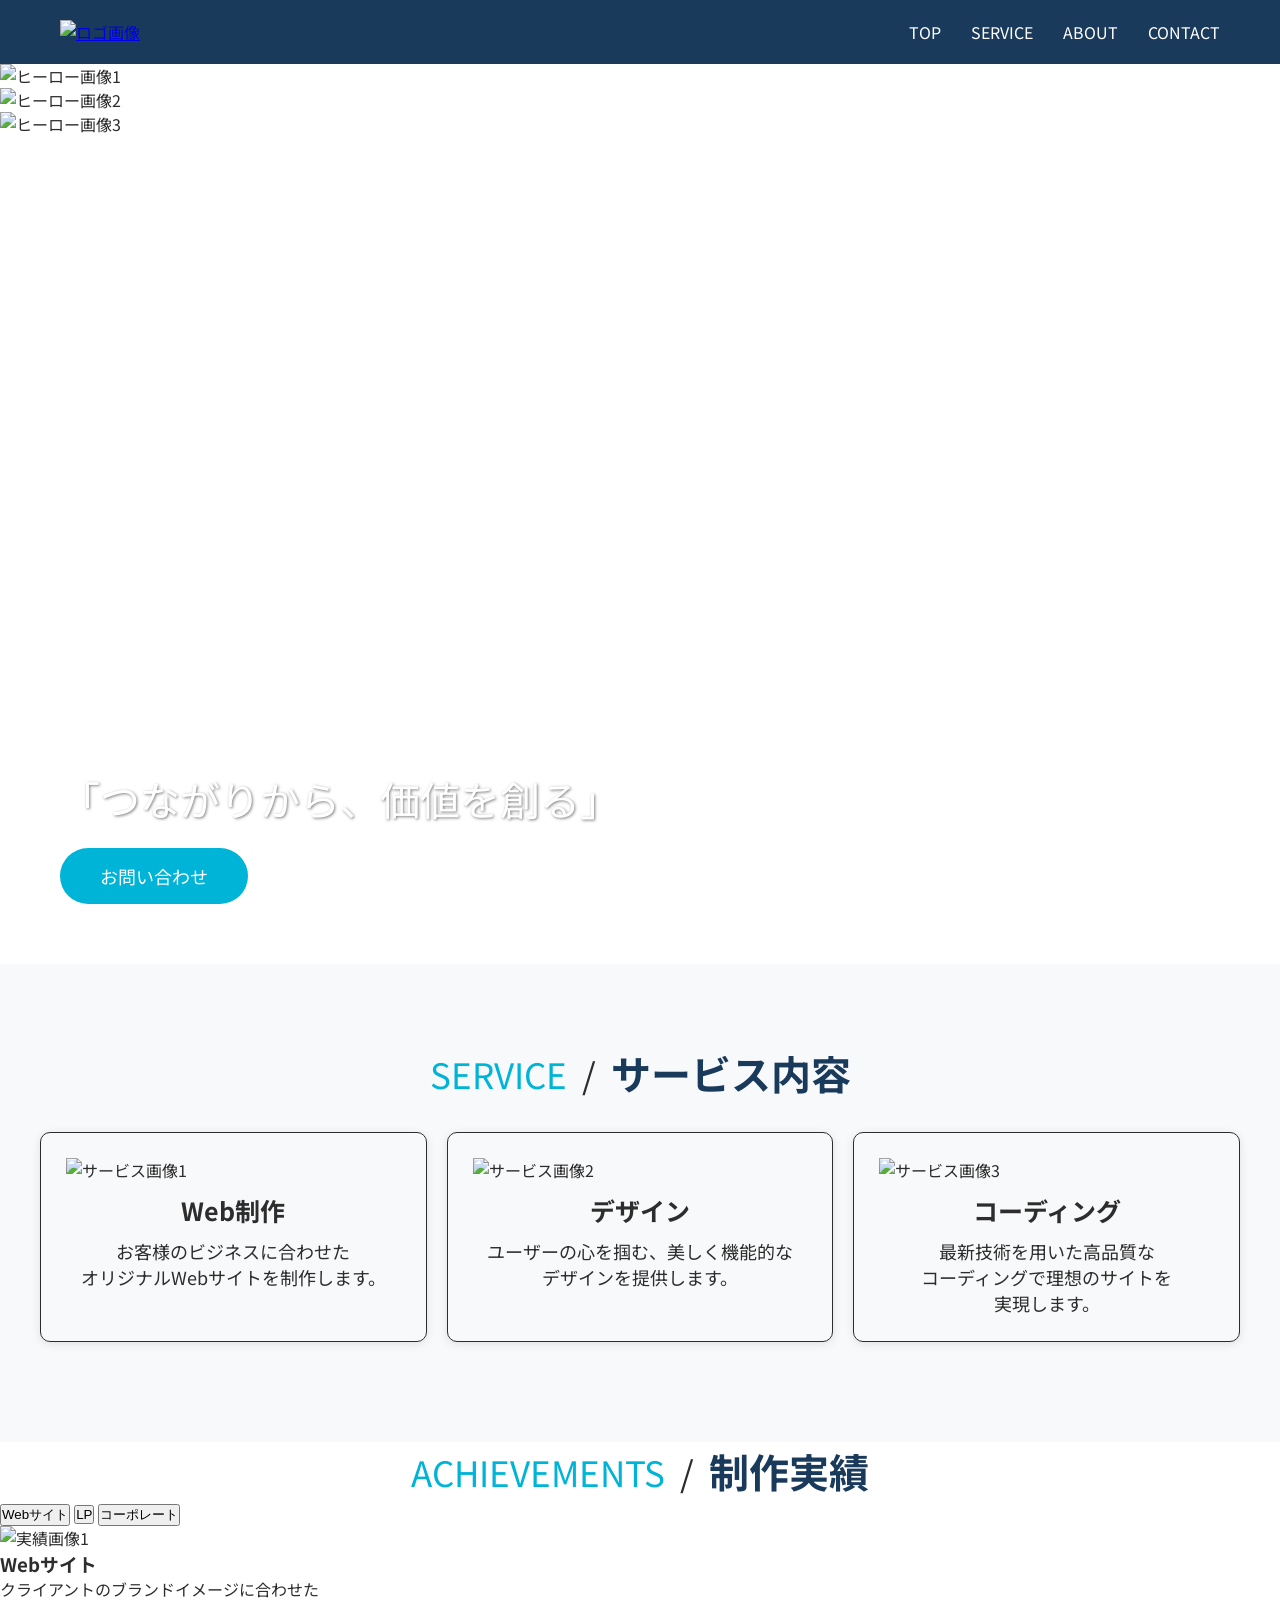
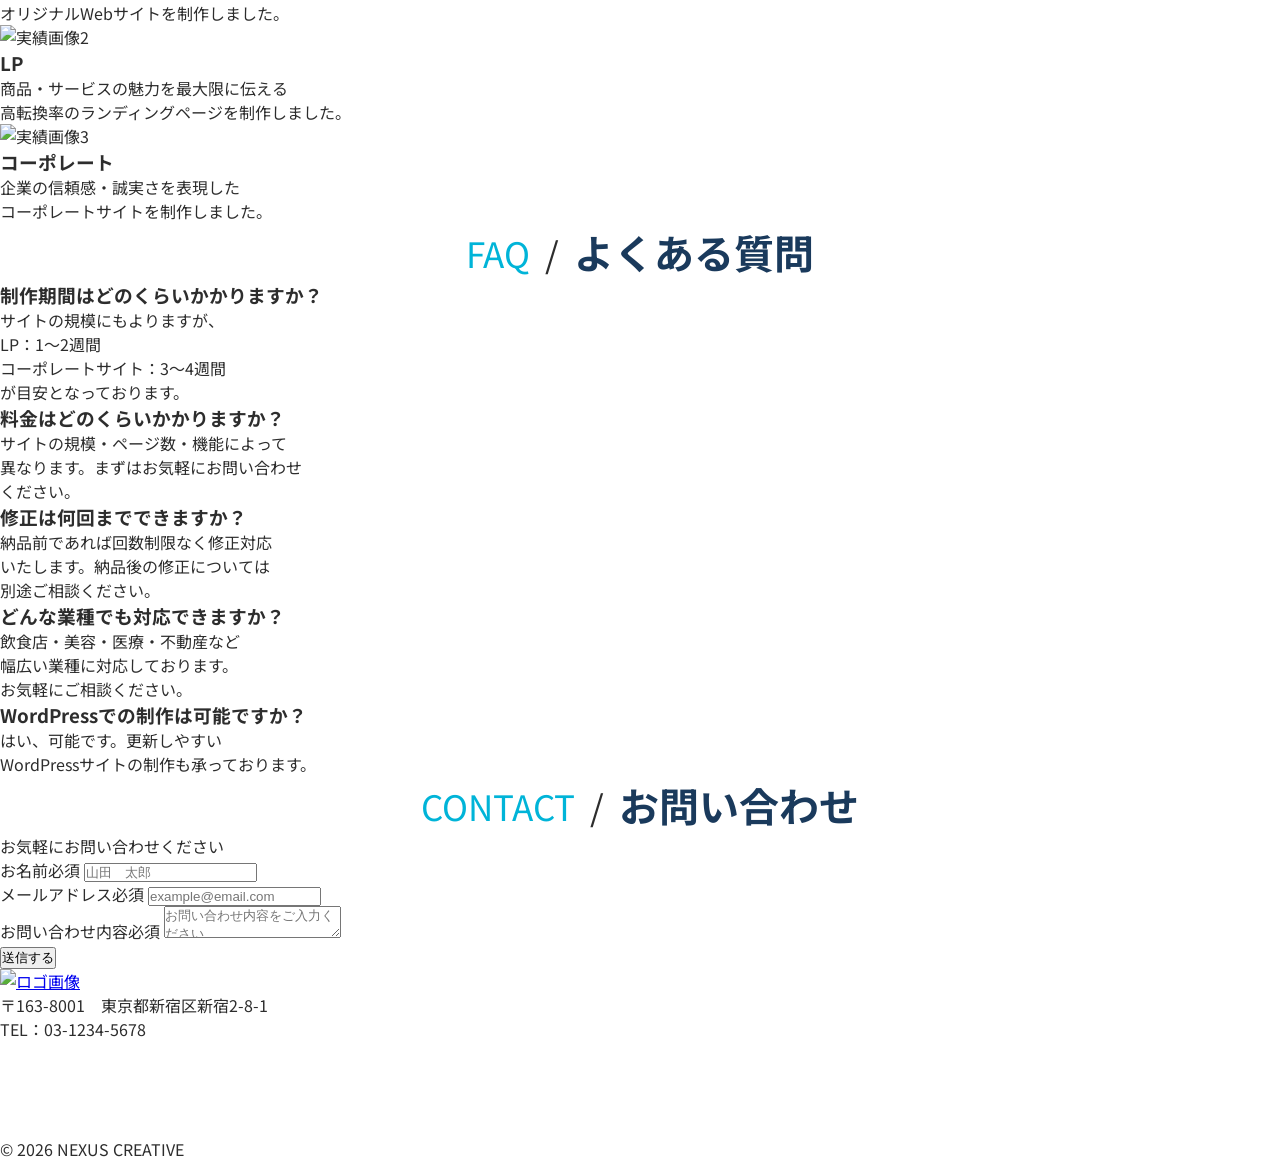
==== index.html @ 79c1e1d7 "サービスのCSS追加" ====
<!DOCTYPE html>
<html lang="ja">
  <head>
    <meta charset="utf-8" />
    <meta name="viewport" content="width=device-width, initial-scale=1.0" />
    <title>NEXUS CREATIVE</title>
    <link rel="preconnect" href="https://fonts.googleapis.com" />
    <link rel="preconnect" href="https://fonts.gstatic.com" crossorigin />
    <link
      href="https://fonts.googleapis.com/css2?family=Noto+Sans+JP:wght@100..900&family=Noto+Serif+JP:wght@200..900&display=swap"
      rel="stylesheet"
    />
    <link
      rel="stylesheet"
      href="https://cdn.jsdelivr.net/npm/swiper@11/swiper-bundle.min.css"
    />
    <link rel="stylesheet" href="css/style.css" />
  </head>

  <body>
    <header>
      <div class="header__logo">
        <a href="#"><img src="images/logo.png" alt="ロゴ画像" /></a>
      </div>
      <div class="header__nav">
        <ul class="nav__links">
          <li><a href="index.html">TOP</a></li>
          <li><a href="service.html">SERVICE</a></li>
          <li><a href="about.html">ABOUT</a></li>
          <li><a href="contact.html">CONTACT</a></li>
        </ul>
      </div>
      <button class="hamburger">
        <span></span>
        <span></span>
        <span></span>
      </button>
    </header>
    <main>
      <section class="hero" id="top">
        <div class="swiper hero__swiper">
          <div class="swiper__wrapper">
            <div class="swiper__slide">
              <img src="images/hero1.jpg" alt="ヒーロー画像1" />
            </div>
            <div class="swiper__slide">
              <img src="images/hero2.jpg" alt="ヒーロー画像2" />
            </div>
            <div class="swiper__slide">
              <img src="images/hero3.jpg" alt="ヒーロー画像3" />
            </div>
          </div>
          <div class="swiper__pagination"></div>
          <div class="swiper__button-prev"></div>
          <div class="swiper__button-next"></div>
        </div>
        <div class="hero__content">
          <p class="hero__catchphrase">「つながりから、価値を創る」</p>
          <a href="/contact.html" class="hero__btn">お問い合わせ</a>
        </div>
      </section>
      <section class="service">
        <div class="section__header">
          <p class="section__en">SERVICE</p>
          <p class="section__slash">/</p>
          <h2 class="section__ja">サービス内容</h2>
        </div>
        <div class="service__list">
          <div class="service__item">
            <img src="images/service1.jpg" alt="サービス画像1" />
            <h3 class="service__title">Web制作</h3>
            <p class="service__text">
              お客様のビジネスに合わせた<br />オリジナルWebサイトを制作します。
            </p>
          </div>
          <div class="service__item">
            <img src="images/service2.jpg" alt="サービス画像2" />
            <h3 class="service__title">デザイン</h3>
            <p class="service__text">
              ユーザーの心を掴む、美しく機能的な<br />デザインを提供します。
            </p>
          </div>
          <div class="service__item">
            <img src="images/service3.jpg" alt="サービス画像3" />
            <h3 class="service__title">コーディング</h3>
            <p class="service__text">
              最新技術を用いた高品質な<br />コーディングで理想のサイトを<br />実現します。
            </p>
          </div>
        </div>
      </section>
      <section class="achievements">
        <div class="section__header">
          <p class="section__en">ACHIEVEMENTS</p>
          <p class="section__slash">/</p>
          <h2 class="section__ja">制作実績</h2>
        </div>
        <div class="tab__buttons">
          <button class="tab__btn active" data-tab="web">Webサイト</button>
          <button class="tab__btn" data-tab="lp">LP</button>
          <button class="tab__btn" data-tab="corporate">コーポレート</button>
        </div>
        <div class="tab__contents">
          <div class="tab__content active" id="web">
            <img src="images/achievements1.jpg" alt="実績画像1" />
            <h3>Webサイト</h3>
            <p>
              クライアントのブランドイメージに合わせた<br />オリジナルWebサイトを制作しました。
            </p>
          </div>
          <div class="tab__content" id="lp">
            <img src="images/achievements2.jpg" alt="実績画像2" />
            <h3>LP</h3>
            <p>
              商品・サービスの魅力を最大限に伝える<br />高転換率のランディングページを制作しました。
            </p>
          </div>
          <div class="tab__content" id="corporate">
            <img src="images/achievements3.jpg" alt="実績画像3" />
            <h3>コーポレート</h3>
            <p>
              企業の信頼感・誠実さを表現した<br />コーポレートサイトを制作しました。
            </p>
          </div>
        </div>
      </section>
      <section class="faq">
        <div class="section__header">
          <p class="section__en">FAQ</p>
          <p class="section__slash">/</p>
          <h2 class="section__ja">よくある質問</h2>
        </div>
        <div class="faq__item">
          <h3 class="faq__question">制作期間はどのくらいかかりますか？</h3>
          <p class="faq__answer">
            サイトの規模にもよりますが、<br />LP：1〜2週間<br />コーポレートサイト：3〜4週間<br />が目安となっております。
          </p>
        </div>
        <div class="faq__item">
          <h3 class="faq__question">料金はどのくらいかかりますか？</h3>
          <p class="faq__answer">
            サイトの規模・ページ数・機能によって<br />異なります。まずはお気軽にお問い合わせ<br />ください。
          </p>
        </div>
        <div class="faq__item">
          <h3 class="faq__question">修正は何回までできますか？</h3>
          <p class="faq__answer">
            納品前であれば回数制限なく修正対応<br />いたします。納品後の修正については<br />別途ご相談ください。
          </p>
        </div>
        <div class="faq__item">
          <h3 class="faq__question">どんな業種でも対応できますか？</h3>
          <p class="faq__answer">
            飲食店・美容・医療・不動産など<br />幅広い業種に対応しております。<br />お気軽にご相談ください。
          </p>
        </div>
        <div class="faq__item">
          <h3 class="faq__question">WordPressでの制作は可能ですか？</h3>
          <p class="faq__answer">
            はい、可能です。更新しやすい<br />WordPressサイトの制作も承っております。
          </p>
        </div>
      </section>
      <section class="contact">
        <div class="section__header">
          <p class="section__en">CONTACT</p>
          <p class="section__slash">/</p>
          <h2 class="section__ja">お問い合わせ</h2>
        </div>
        <p class="contact__text">お気軽にお問い合わせください</p>
        <form class="contact__form" id="contactForm">
          <div class="contact__item">
            <label>お名前<span class="required">必須</span></label>
            <input type="text" name="name" placeholder="山田　太郎" />
            <p class="error__message" id="nameError"></p>
          </div>
          <div class="contact__item">
            <label>メールアドレス<span class="required">必須</span></label>
            <input type="email" name="email" placeholder="example@email.com" />
            <p class="error__message" id="emailError"></p>
          </div>
          <div class="contact__item">
            <label>お問い合わせ内容<span class="required">必須</span></label>
            <textarea
              name="message"
              placeholder="お問い合わせ内容をご入力ください"
            ></textarea>
            <p class="error__message" id="messageError"></p>
          </div>
          <button type="submit" class="contact__btn">送信する</button>
        </form>
      </section>
    </main>
    <footer>
      <div class="footer__content">
        <div class="footer__info">
          <div class="footer__logo">
            <a href="#"><img src="images/logo.png" alt="ロゴ画像" /></a>
          </div>
          <p class="footer__address">〒163-8001　東京都新宿区新宿2-8-1</p>
          <p class="footer__tel">TEL：03-1234-5678</p>
        </div>
        <div class="footer__nav">
          <ul class="nav__links">
            <li><a href="index.html">TOP</a></li>
            <li><a href="service.html">SERVICE</a></li>
            <li><a href="about.html">ABOUT</a></li>
            <li><a href="contact.html">CONTACT</a></li>
          </ul>
        </div>
      </div>
      <p class="footer__copyright">&copy; 2026 NEXUS CREATIVE</p>
    </footer>
    <script src="https://cdn.jsdelivr.net/npm/swiper@11/swiper-bundle.min.js"></script>
    <script src="js/main.js"></script>
  </body>
</html>
---- css/style.css ----
* {
  margin: 0;
  padding: 0;
  box-sizing: border-box;
}

:root {
  --main-color: #1a3a5c;
  --accent-color: #00b4d8;
  --text-color: #2d2d2d;
  --bg-color: #ffffff;
  --sb-bg: #f8f9fa;
}

body {
  background-color: var(--bg-color);
  font-family: Noto Sans JP, serif;
  color: var(--text-color);
}

header {
  background-color: var(--main-color);
  display: flex;
  justify-content: space-between;
  align-items: center;
  padding: 20px 60px;
  position: sticky;
  top: 0;
  z-index: 100;
}

.header__logo {
  width: 100px;
}

.header__nav ul {
  list-style: none;
  display: flex;
  gap: 30px;
}

.nav__links a {
  text-decoration: none;
  color: #ffffff;
}

.hamburger {
  display: none;
  flex-direction: column;
  gap: 6px;
  background: none;
  cursor: pointer;
  padding: 5px;
  z-index: 100;
}

.hamburger span {
  display: block;
  width: 25px;
  height: 2px;
  background-color: var(--bg-color);
}

.hero {
  position: relative;
  height: 100vh;
}

.hero__swiper {
  width: 100%;
  height: 100%;
}

.swper__slide img {
  width: 100%;
  height: 100%;
  object-fit: cover;
}

.hero__content {
  position: absolute;
  bottom: 60px;
  left: 60px;
  z-index: 10;
  color: #ffffff;
}

.hero__catchphrase {
  font-size: 40px;
  text-shadow: 1px 1px 3px rgba(0, 0, 0, 0.5);
  margin-bottom: 20px;
}

.hero__btn {
  display: inline-block;
  background-color: var(--accent-color);
  color: #ffffff;
  text-decoration: none;
  padding: 15px 40px;
  border-radius: 30px;
  font-size: 18px;
}

.service {
  background-color: var(--sb-bg);
  padding: 80px 40px;
  text-align: center;
}

.section__header {
  display: flex;
  justify-content: center;
  gap: 15px;
  align-items: center;
}

.section__slash {
  font-size: 35px;
}

.section__en {
  font-size: 35px;
  color: var(--accent-color);
}

.section__ja {
  font-size: 40px;
  color: var(--main-color);
}

.service__list {
  display: flex;
  gap: 20px;
  justify-content: center;
  margin-top: 30px;
}

.service__item {
  text-align: left;
  display: flex;
  flex-direction: column;
  border: 1px solid #2d2d2d;
  border-radius: 10px;
  padding: 25px;
  width: 33%;
  margin: 0 auto 20px;
  box-shadow: 0 2px 10px rgba(0, 0, 0, 0.1);
}

.service__title {
  text-align: center;
  font-size: 25px;
  margin-top: 10px;
}

.service__text {
  text-align: center;
  font-size: 18px;
  margin-top: 10px;
}

.service__item:hover {
  transform: translateY(-5px);
  transition: transform 0.3s ease;
}
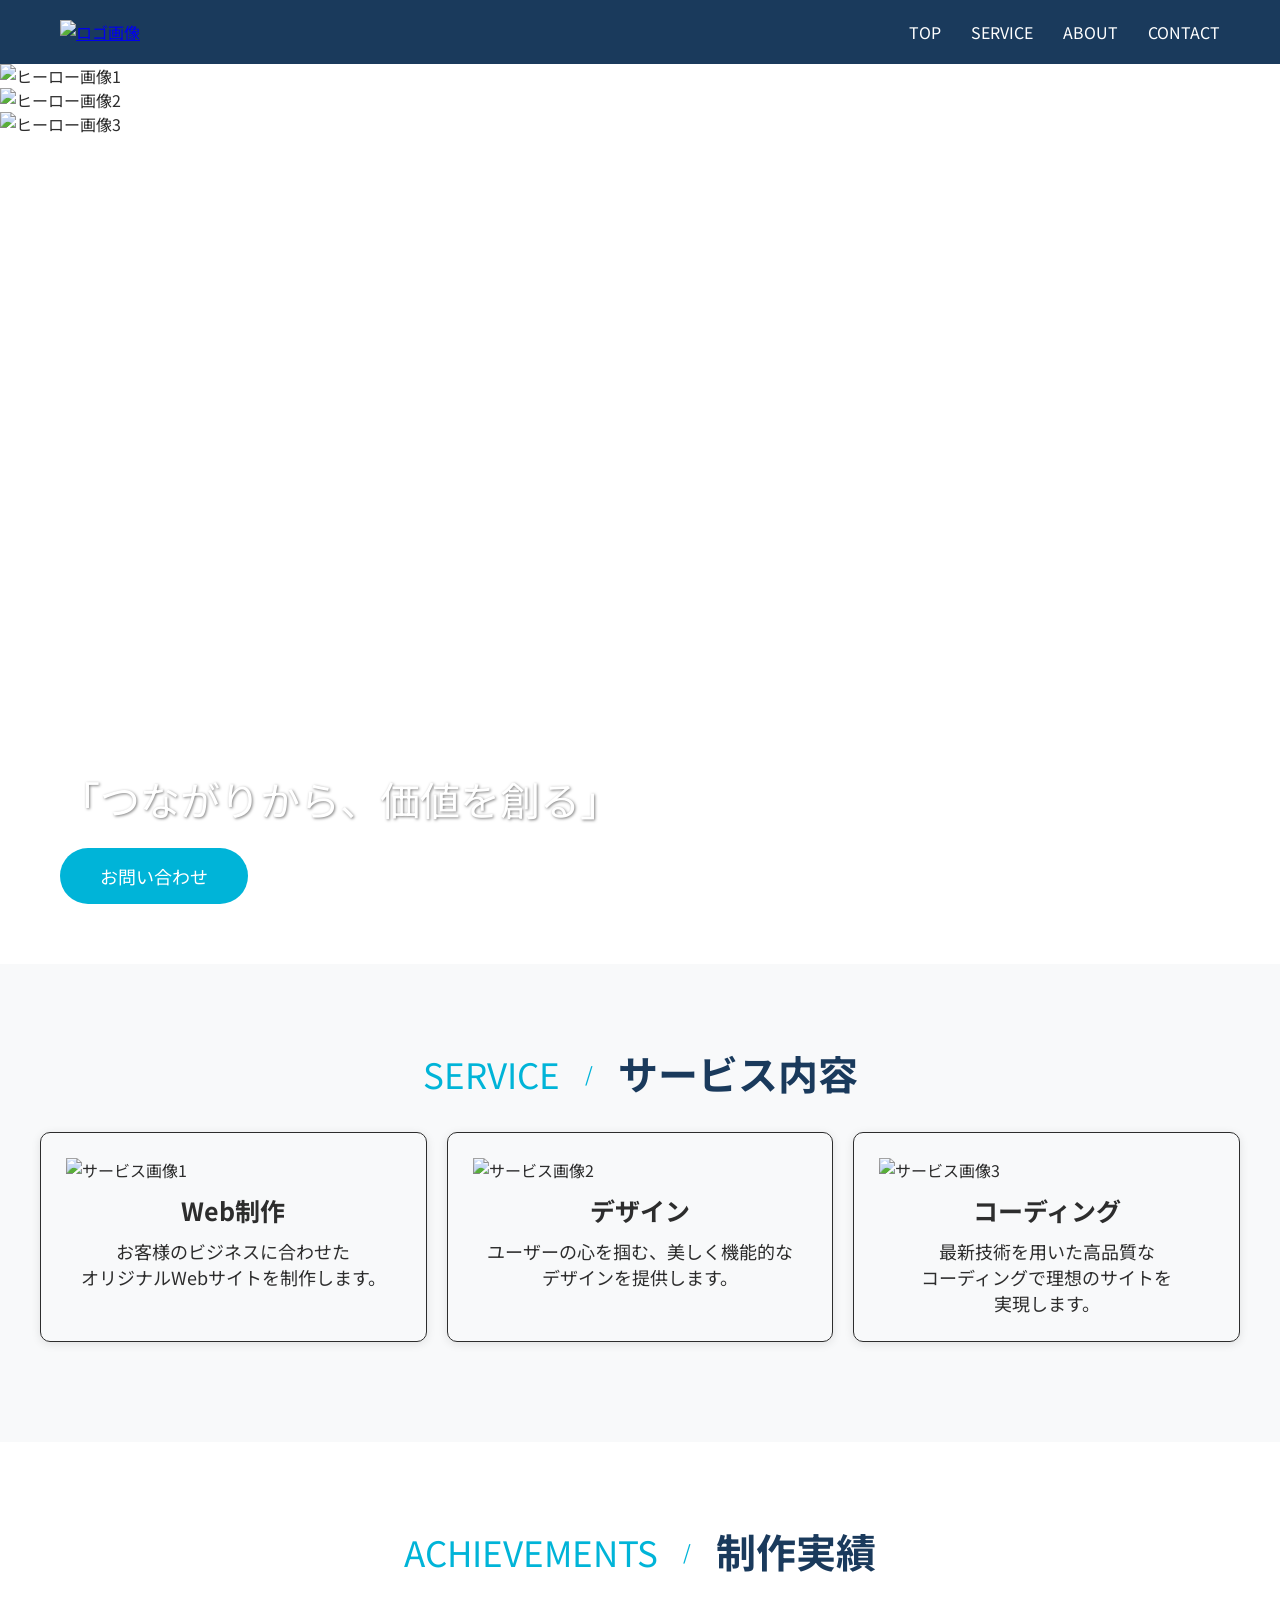
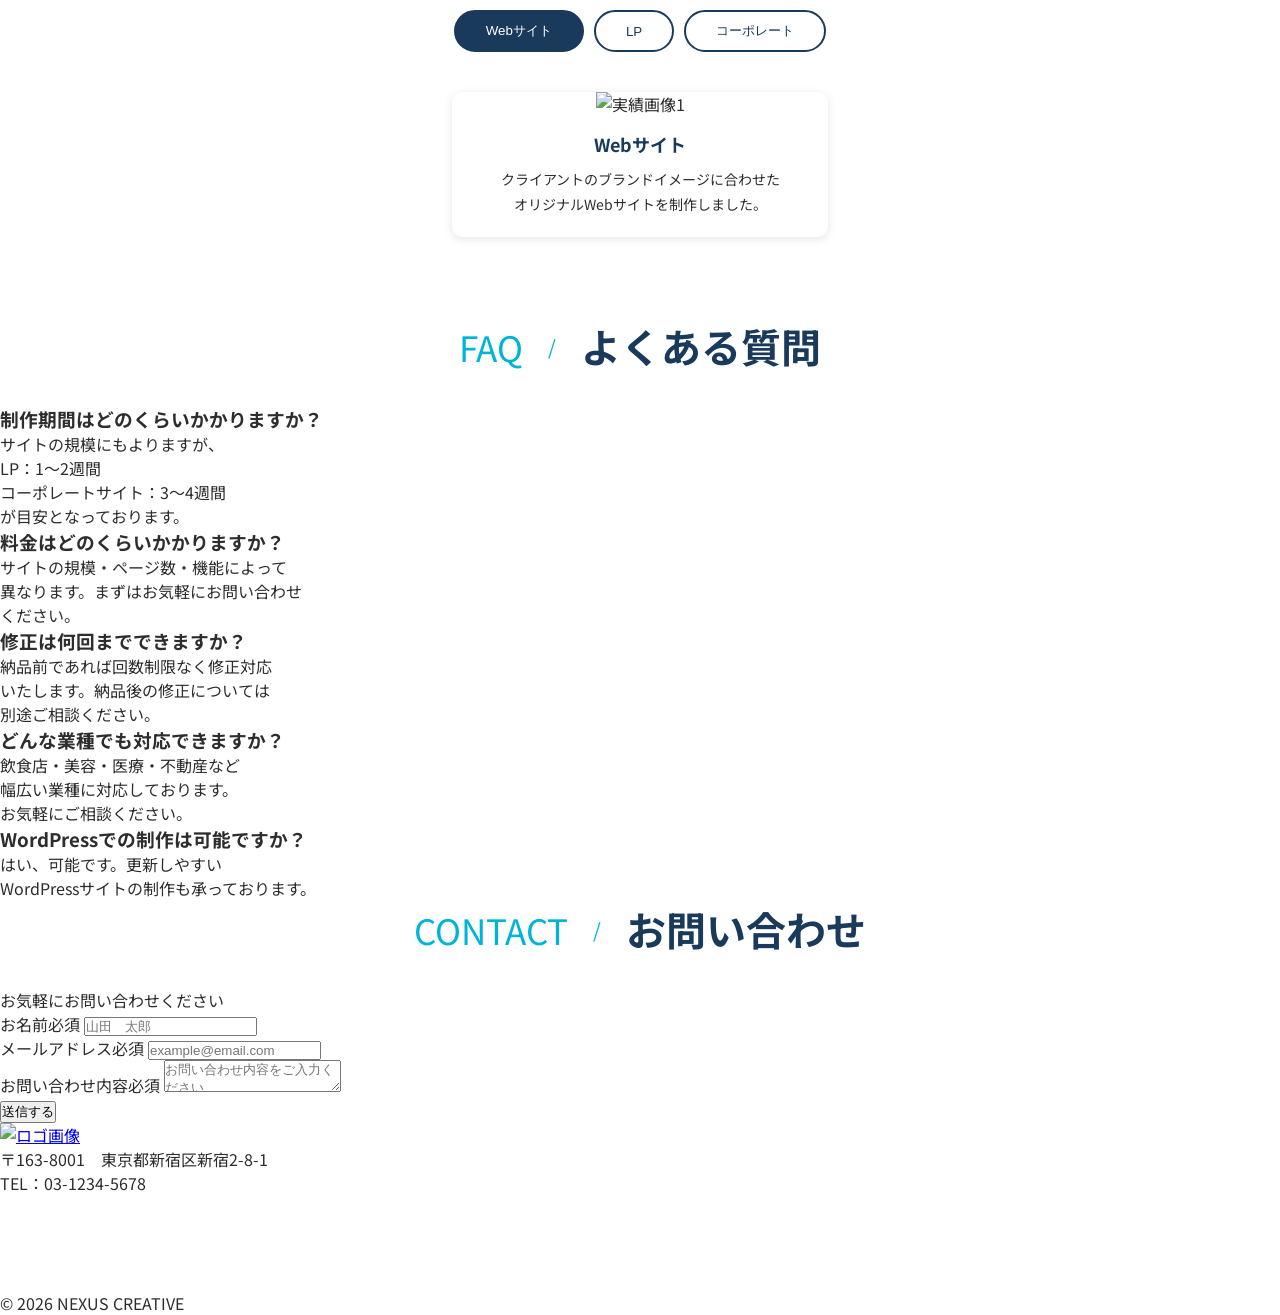
==== commit a1bf25d1: "実績のCSS追加" ====
--- a/index.html
+++ b/index.html
@@ -102,25 +102,37 @@
         </div>
         <div class="tab__contents">
           <div class="tab__content active" id="web">
-            <img src="images/achievements1.jpg" alt="実績画像1" />
-            <h3>Webサイト</h3>
-            <p>
-              クライアントのブランドイメージに合わせた<br />オリジナルWebサイトを制作しました。
-            </p>
+            <div class="achievements__list">
+              <div class="achievements__item">
+                <img src="images/achievements1.jpg" alt="実績画像1" />
+                <h3>Webサイト</h3>
+                <p>
+                  クライアントのブランドイメージに合わせた<br />オリジナルWebサイトを制作しました。
+                </p>
+              </div>
+            </div>
           </div>
           <div class="tab__content" id="lp">
-            <img src="images/achievements2.jpg" alt="実績画像2" />
-            <h3>LP</h3>
-            <p>
-              商品・サービスの魅力を最大限に伝える<br />高転換率のランディングページを制作しました。
-            </p>
+            <div class="achievements__list">
+              <div class="achievements__item">
+                <img src="images/achievements2.jpg" alt="実績画像2" />
+                <h3>LP</h3>
+                <p>
+                  商品・サービスの魅力を最大限に伝える<br />高転換率のランディングページを制作しました。
+                </p>
+              </div>
+            </div>
           </div>
           <div class="tab__content" id="corporate">
-            <img src="images/achievements3.jpg" alt="実績画像3" />
-            <h3>コーポレート</h3>
-            <p>
-              企業の信頼感・誠実さを表現した<br />コーポレートサイトを制作しました。
-            </p>
+            <div class="achievements__list">
+              <div class="achievements__item">
+                <img src="images/achievements3.jpg" alt="実績画像3" />
+                <h3>コーポレート</h3>
+                <p>
+                  企業の信頼感・誠実さを表現した<br />コーポレートサイトを制作しました。
+                </p>
+              </div>
+            </div>
           </div>
         </div>
       </section>
--- a/css/style.css
+++ b/css/style.css
@@ -112,10 +112,13 @@
   justify-content: center;
   gap: 15px;
   align-items: center;
+  margin-bottom: 30px;
 }
 
 .section__slash {
-  font-size: 35px;
+  font-size: 20px;
+  color: var(--accent-color);
+  margin: 0 10px;
 }
 
 .section__en {
@@ -132,7 +135,6 @@
   display: flex;
   gap: 20px;
   justify-content: center;
-  margin-top: 30px;
 }
 
 .service__item {
@@ -163,3 +165,71 @@
   transform: translateY(-5px);
   transition: transform 0.3s ease;
 }
+
+.achievements {
+  background-color: var(--bg-color);
+  padding: 80px 40px;
+  text-align: center;
+}
+
+.tab__buttons {
+  display: flex;
+  justify-content: center;
+  gap: 10px;
+}
+
+.tab__btn {
+  padding: 10px 30px;
+  border: 2px solid var(--main-color);
+  background-color: transparent;
+  color: var(--main-color);
+  cursor: pointer;
+  border-radius: 30px;
+}
+
+.tab__btn.active {
+  background-color: var(--main-color);
+  color: #ffffff;
+}
+
+.tab__content {
+  display: none;
+}
+
+.tab__content.active {
+  display: block;
+}
+
+.achievements__list {
+  display: flex;
+  flex-wrap: wrap;
+  gap: 30px;
+  justify-content: center;
+  margin-top: 40px;
+}
+
+.achievements__item {
+  width: calc(33% - 20px);
+  background-color: #ffffff;
+  border-radius: 10px;
+  box-shadow: 0 2px 10px rgba(0, 0, 0, 0.1);
+  overflow: hidden;
+}
+
+.achievements__item img {
+  width: 100%;
+  height: 200px;
+  object-fit: cover;
+}
+
+.achievements__item h3 {
+  font-size: 18px;
+  padding: 15px 20px 10px;
+  color: var(--main-color);
+}
+
+.achievements__item p {
+  font-size: 14px;
+  padding: 0 20px 20px;
+  line-height: 1.8;
+}
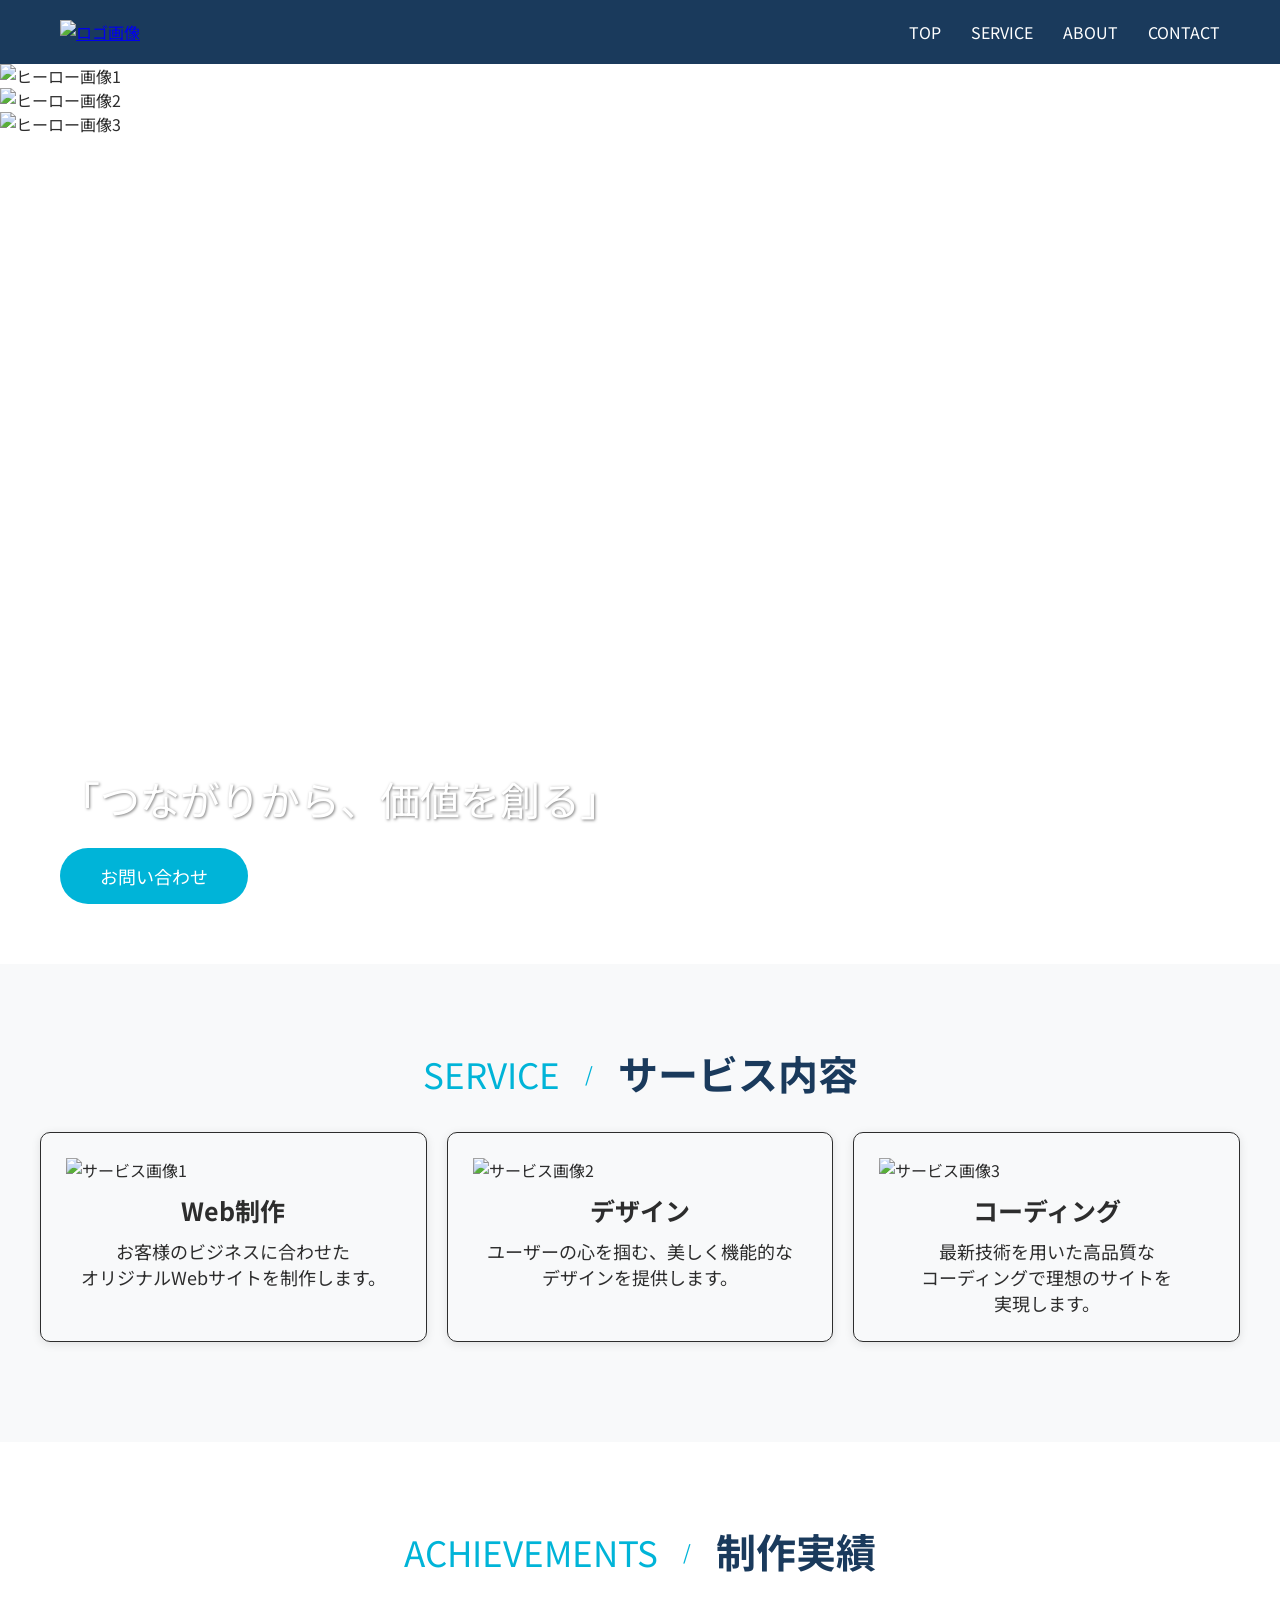
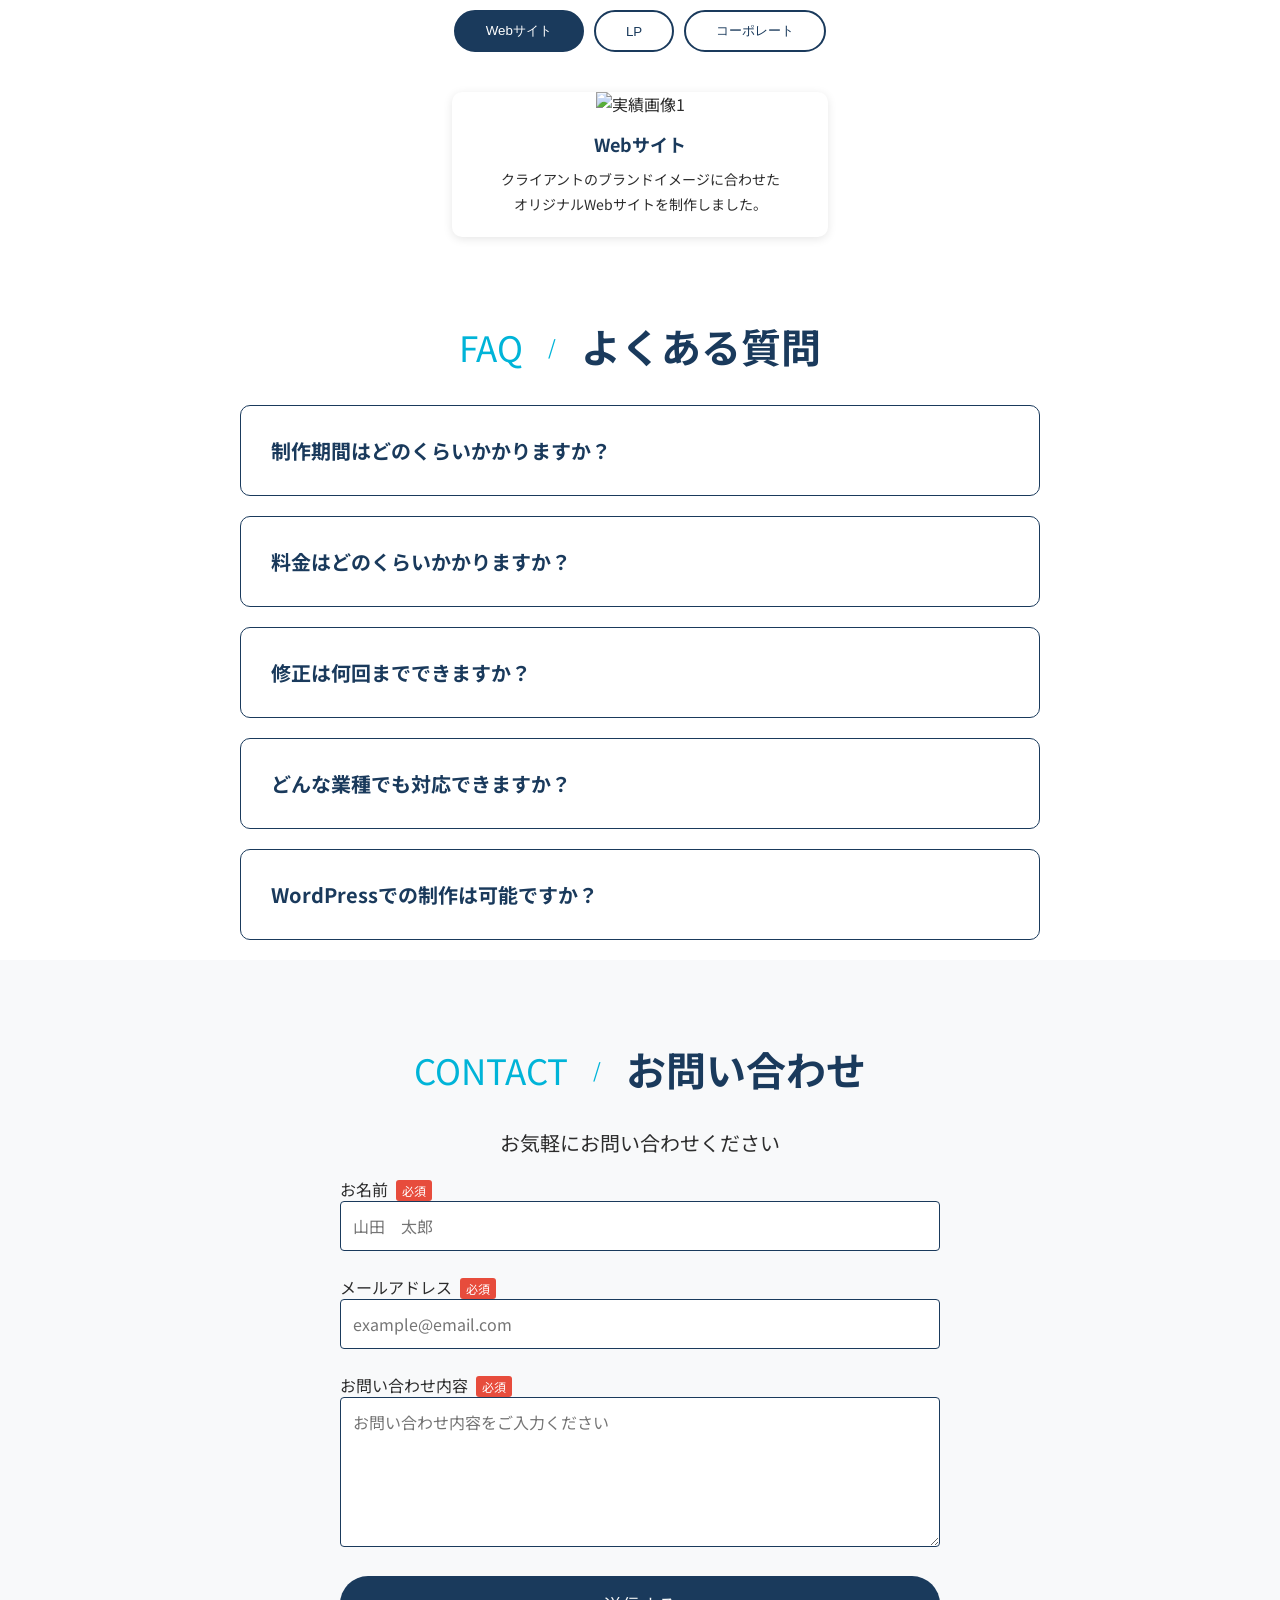
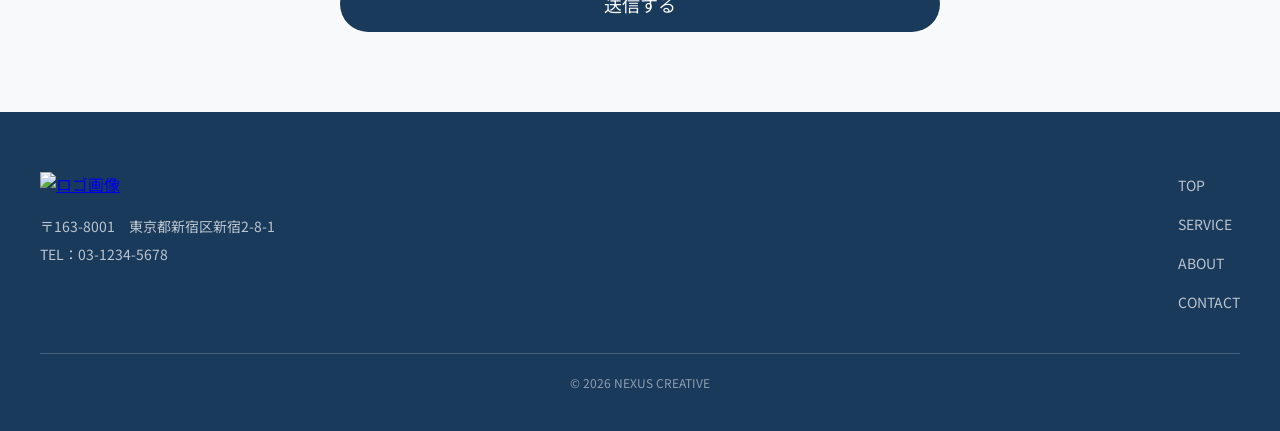
==== commit f46685ff: "メインのJavaScript追加" ====
--- a/index.html
+++ b/index.html
@@ -9,10 +9,6 @@
     <link
       href="https://fonts.googleapis.com/css2?family=Noto+Sans+JP:wght@100..900&family=Noto+Serif+JP:wght@200..900&display=swap"
       rel="stylesheet"
-    />
-    <link
-      rel="stylesheet"
-      href="https://cdn.jsdelivr.net/npm/swiper@11/swiper-bundle.min.css"
     />
     <link rel="stylesheet" href="css/style.css" />
   </head>
@@ -56,7 +52,7 @@
         </div>
         <div class="hero__content">
           <p class="hero__catchphrase">「つながりから、価値を創る」</p>
-          <a href="/contact.html" class="hero__btn">お問い合わせ</a>
+          <a href="contact.html" class="hero__btn">お問い合わせ</a>
         </div>
       </section>
       <section class="service">
--- a/css/style.css
+++ b/css/style.css
@@ -71,7 +71,7 @@
   height: 100%;
 }
 
-.swper__slide img {
+.swiper__slide img {
   width: 100%;
   height: 100%;
   object-fit: cover;
@@ -233,3 +233,152 @@
   padding: 0 20px 20px;
   line-height: 1.8;
 }
+
+.faq__item {
+  text-align: left;
+  display: flex;
+  flex-direction: column;
+  border: 1px solid var(--main-color);
+  border-radius: 10px;
+  padding: 30px;
+  max-width: 800px;
+  margin: 0 auto 20px;
+}
+
+.faq__question {
+  font-size: 20px;
+  color: var(--main-color);
+  cursor: pointer;
+}
+
+.faq__answer {
+  font-size: 15px;
+  color: var(--accent-color);
+  margin-top: 15px;
+  line-height: 1.8;
+  display: none;
+}
+
+.faq__answer.active {
+  display: block;
+}
+
+.contact {
+  background-color: var(--sb-bg);
+  padding: 80px 40px;
+  text-align: center;
+}
+
+.contact__text {
+  font-size: 20px;
+  margin-bottom: 20px;
+}
+
+.contact__form {
+  max-width: 600px;
+  margin: 0 auto;
+  text-align: left;
+}
+
+.contact__label {
+  display: block;
+  font-size: 16px;
+  margin-bottom: 8px;
+  color: #1a3a5c;
+}
+
+.contact input,
+.contact textarea {
+  width: 100%;
+  padding: 12px;
+  margin-bottom: 24px;
+  border: 1px solid var(--main-color);
+  border-radius: 4px;
+  background-color: #ffffff;
+  font-family: "Noto Sans JP", serif;
+  font-size: 16px;
+}
+
+.contact textarea {
+  height: 150px;
+  resize: vertical;
+}
+
+.contact button {
+  display: block;
+  width: 100%;
+  padding: 15px;
+  background-color: var(--main-color);
+  color: #f8f9fa;
+  border: none;
+  border-radius: 30px;
+  font-size: 18px;
+  font-family: "Noto Sans JP", serif;
+  cursor: pointer;
+}
+
+.error__message {
+  color: #e74c3c;
+  font-size: 14px;
+  margin-top: 5px;
+  display: none;
+}
+
+.required {
+  font-size: 12px;
+  margin-left: 8px;
+  background-color: #e74c3c;
+  color: #ffffff;
+  padding: 2px 6px;
+  border-radius: 3px;
+}
+
+footer {
+  padding: 60px 40px 20px;
+  background-color: var(--main-color);
+  color: #ffffff;
+}
+
+.footer__content {
+  display: flex;
+  justify-content: space-between;
+  align-items: flex-start;
+  margin-bottom: 40px;
+}
+
+.footer__logo img {
+  width: 120px;
+  margin-bottom: 20px;
+}
+
+.footer__address,
+.footer__tel {
+  font-size: 14px;
+  color: rgba(255, 255, 255, 0.7);
+  margin-bottom: 8px;
+}
+
+.footer__nav ul {
+  list-style: none;
+  display: flex;
+  flex-direction: column;
+  gap: 15px;
+}
+
+.footer__nav a {
+  text-decoration: none;
+  color: rgba(255, 255, 255, 0.7);
+  font-size: 14px;
+}
+
+.footer__nav a:hover {
+  color: #ffffff;
+}
+
+.footer__copyright {
+  text-align: center;
+  font-size: 12px;
+  color: rgba(255, 255, 255, 0.5);
+  border-top: 1px solid rgba(255, 255, 255, 0.2);
+  padding: 20px;
+}
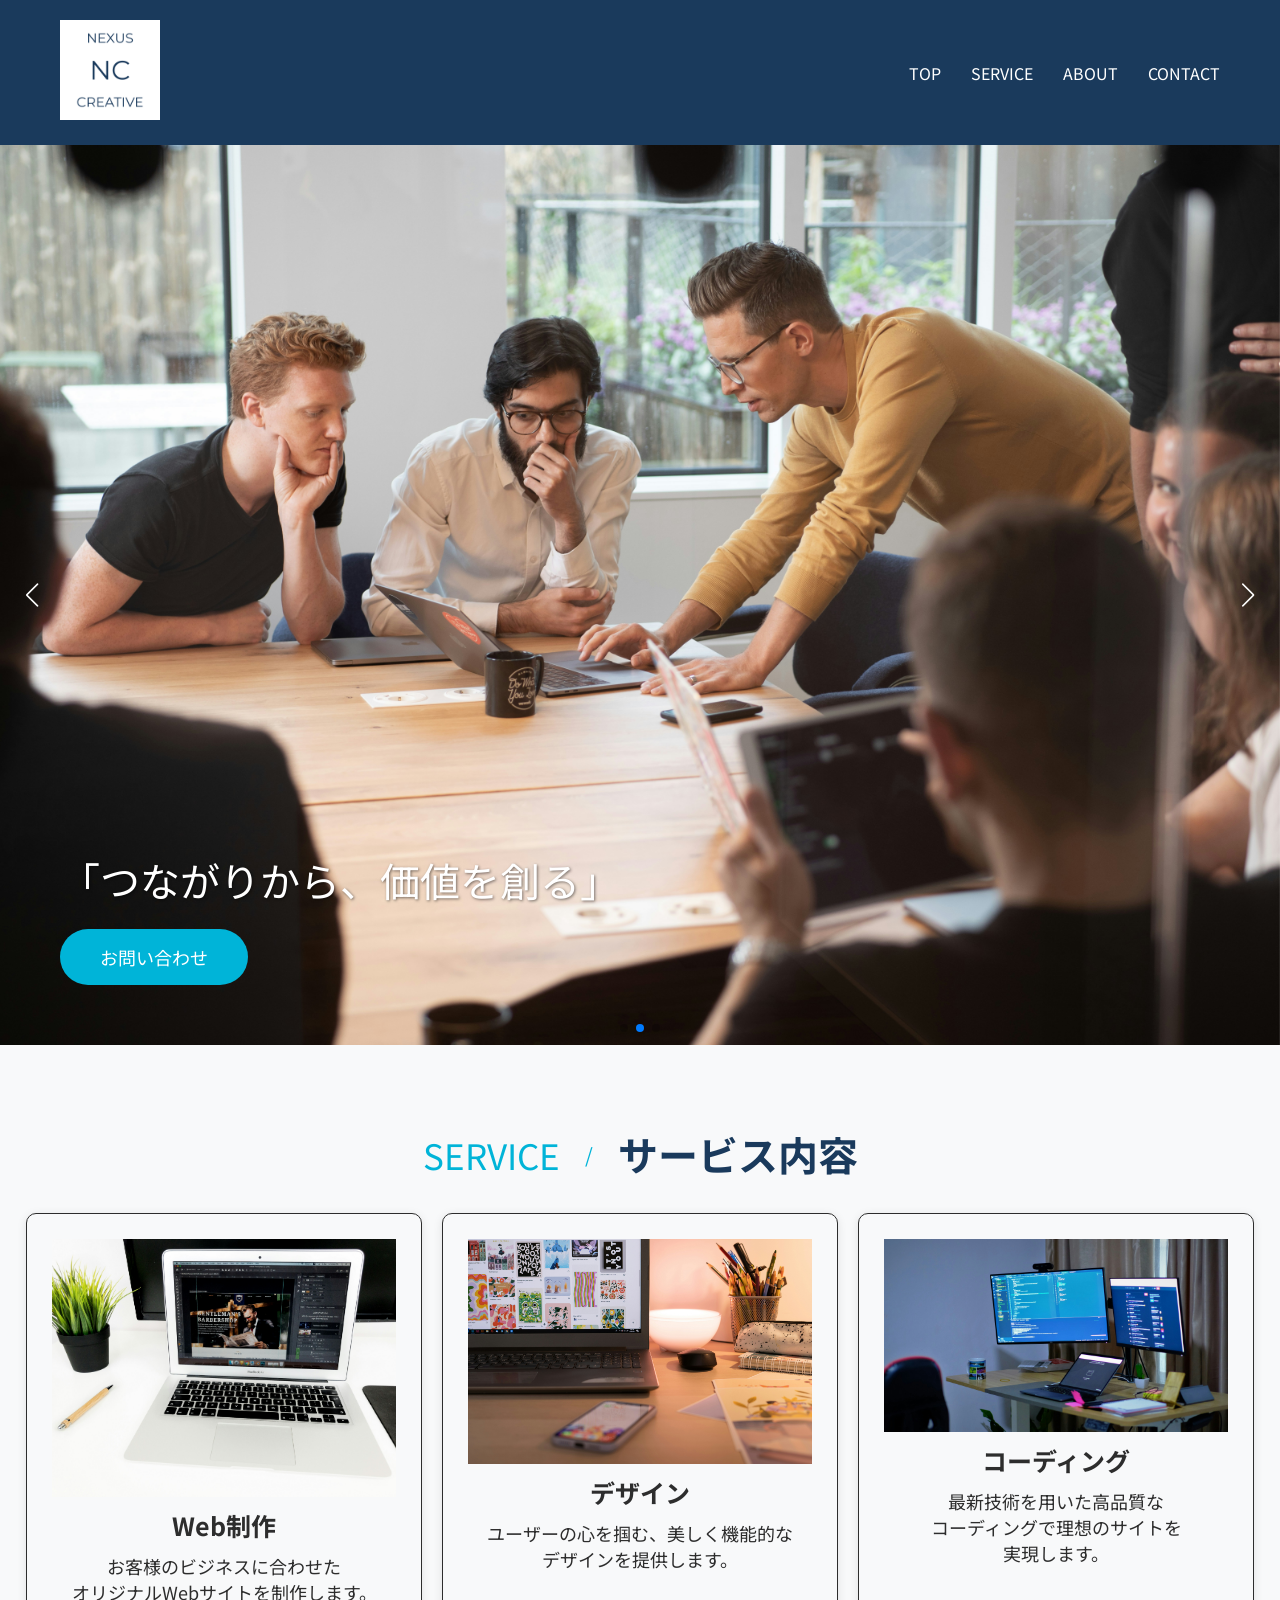
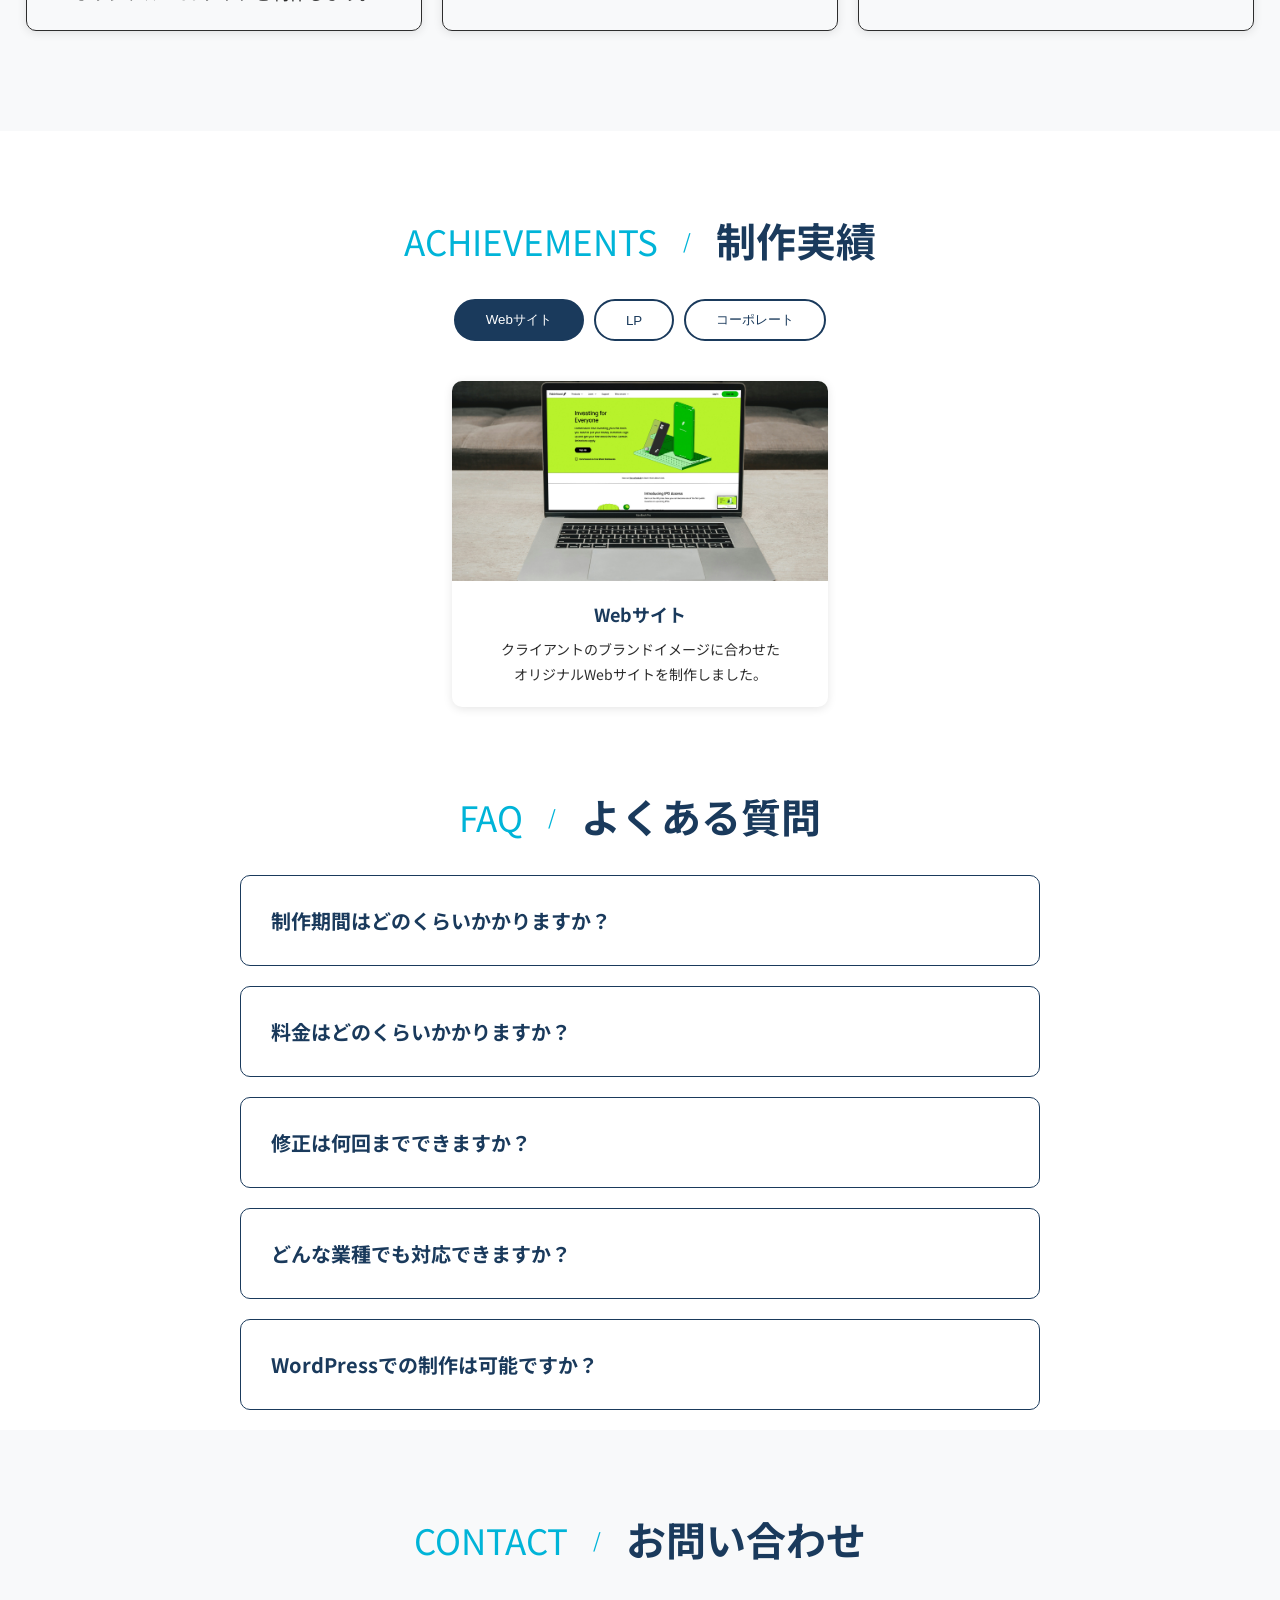
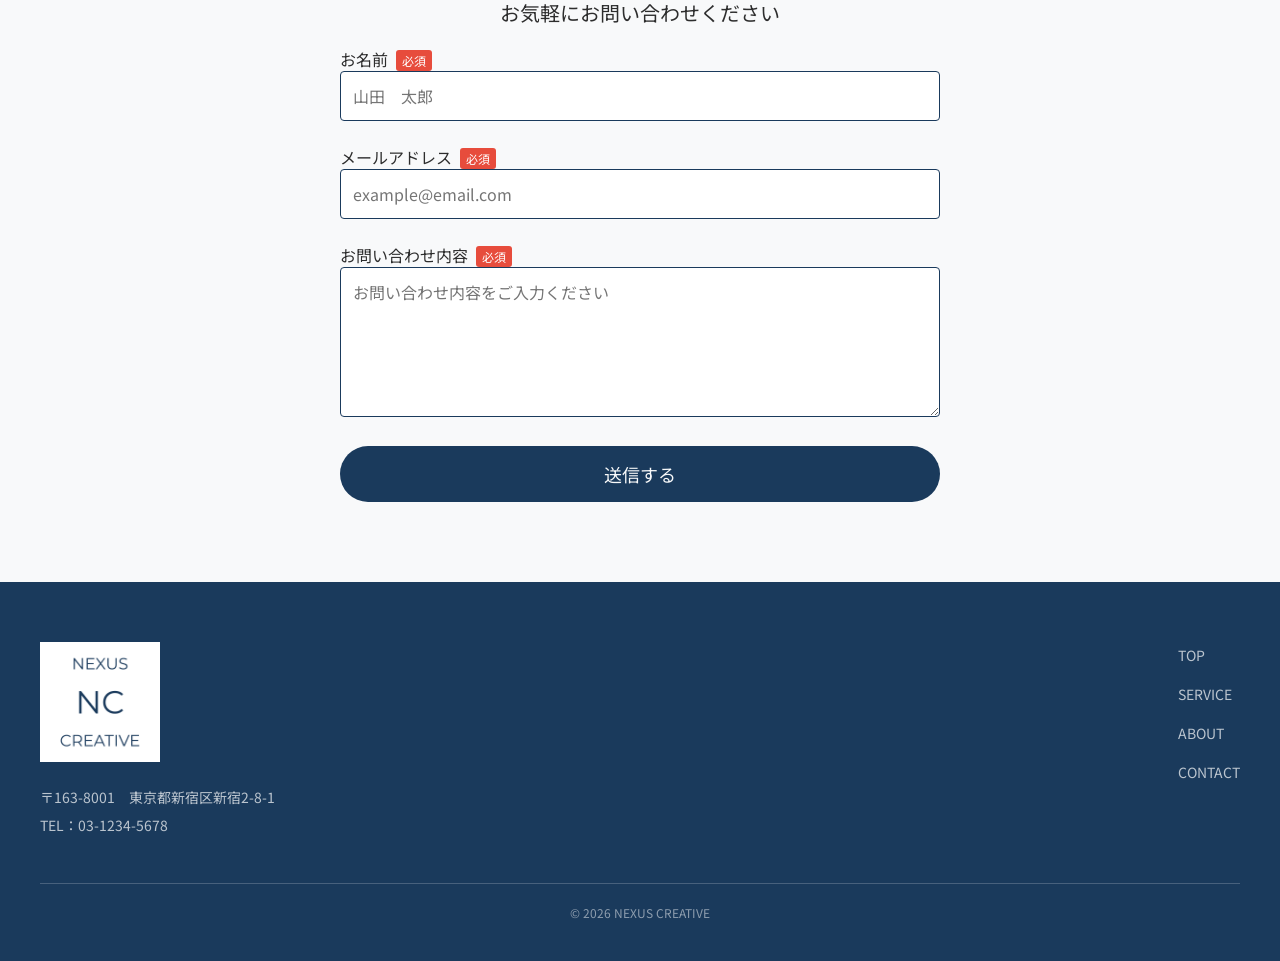
==== commit e1b4cb91: "画像追加、メ インのJavaScript修正" ====
--- a/index.html
+++ b/index.html
@@ -10,6 +10,11 @@
       href="https://fonts.googleapis.com/css2?family=Noto+Sans+JP:wght@100..900&family=Noto+Serif+JP:wght@200..900&display=swap"
       rel="stylesheet"
     />
+    <link
+      rel="stylesheet"
+      href="https://cdn.jsdelivr.net/npm/swiper@11/swiper-bundle.min.css"
+    />
+    <script src="https://cdn.jsdelivr.net/npm/swiper@11/swiper-bundle.min.js"></script>
     <link rel="stylesheet" href="css/style.css" />
   </head>
 
@@ -35,20 +40,20 @@
     <main>
       <section class="hero" id="top">
         <div class="swiper hero__swiper">
-          <div class="swiper__wrapper">
-            <div class="swiper__slide">
+          <div class="swiper-wrapper">
+            <div class="swiper-slide">
               <img src="images/hero1.jpg" alt="ヒーロー画像1" />
             </div>
-            <div class="swiper__slide">
+            <div class="swiper-slide">
               <img src="images/hero2.jpg" alt="ヒーロー画像2" />
             </div>
-            <div class="swiper__slide">
+            <div class="swiper-slide">
               <img src="images/hero3.jpg" alt="ヒーロー画像3" />
             </div>
           </div>
-          <div class="swiper__pagination"></div>
-          <div class="swiper__button-prev"></div>
-          <div class="swiper__button-next"></div>
+          <div class="swiper-pagination"></div>
+          <div class="swiper-button-prev"></div>
+          <div class="swiper-button-next"></div>
         </div>
         <div class="hero__content">
           <p class="hero__catchphrase">「つながりから、価値を創る」</p>
--- a/css/style.css
+++ b/css/style.css
@@ -29,7 +29,7 @@
   z-index: 100;
 }
 
-.header__logo {
+.header__logo img {
   width: 100px;
 }
 
@@ -64,6 +64,7 @@
 .hero {
   position: relative;
   height: 100vh;
+  overflow: hidden;
 }
 
 .hero__swiper {
@@ -71,10 +72,30 @@
   height: 100%;
 }
 
-.swiper__slide img {
+.swiper-slide {
+  width: 100%;
+  height: 100%;
+}
+
+.swiper-slide img {
   width: 100%;
   height: 100%;
   object-fit: cover;
+  object-position: center;
+}
+
+.swiper-button-prev,
+.swiper-button-next {
+  color: #ffffff !important;
+  z-index: 10;
+  width: 44px !important;
+  height: 44px !important;
+}
+
+.swiper-button-prev::after,
+.swiper-button-next::after {
+  font-size: 24px !important;
+  color: #ffffff;
 }
 
 .hero__content {
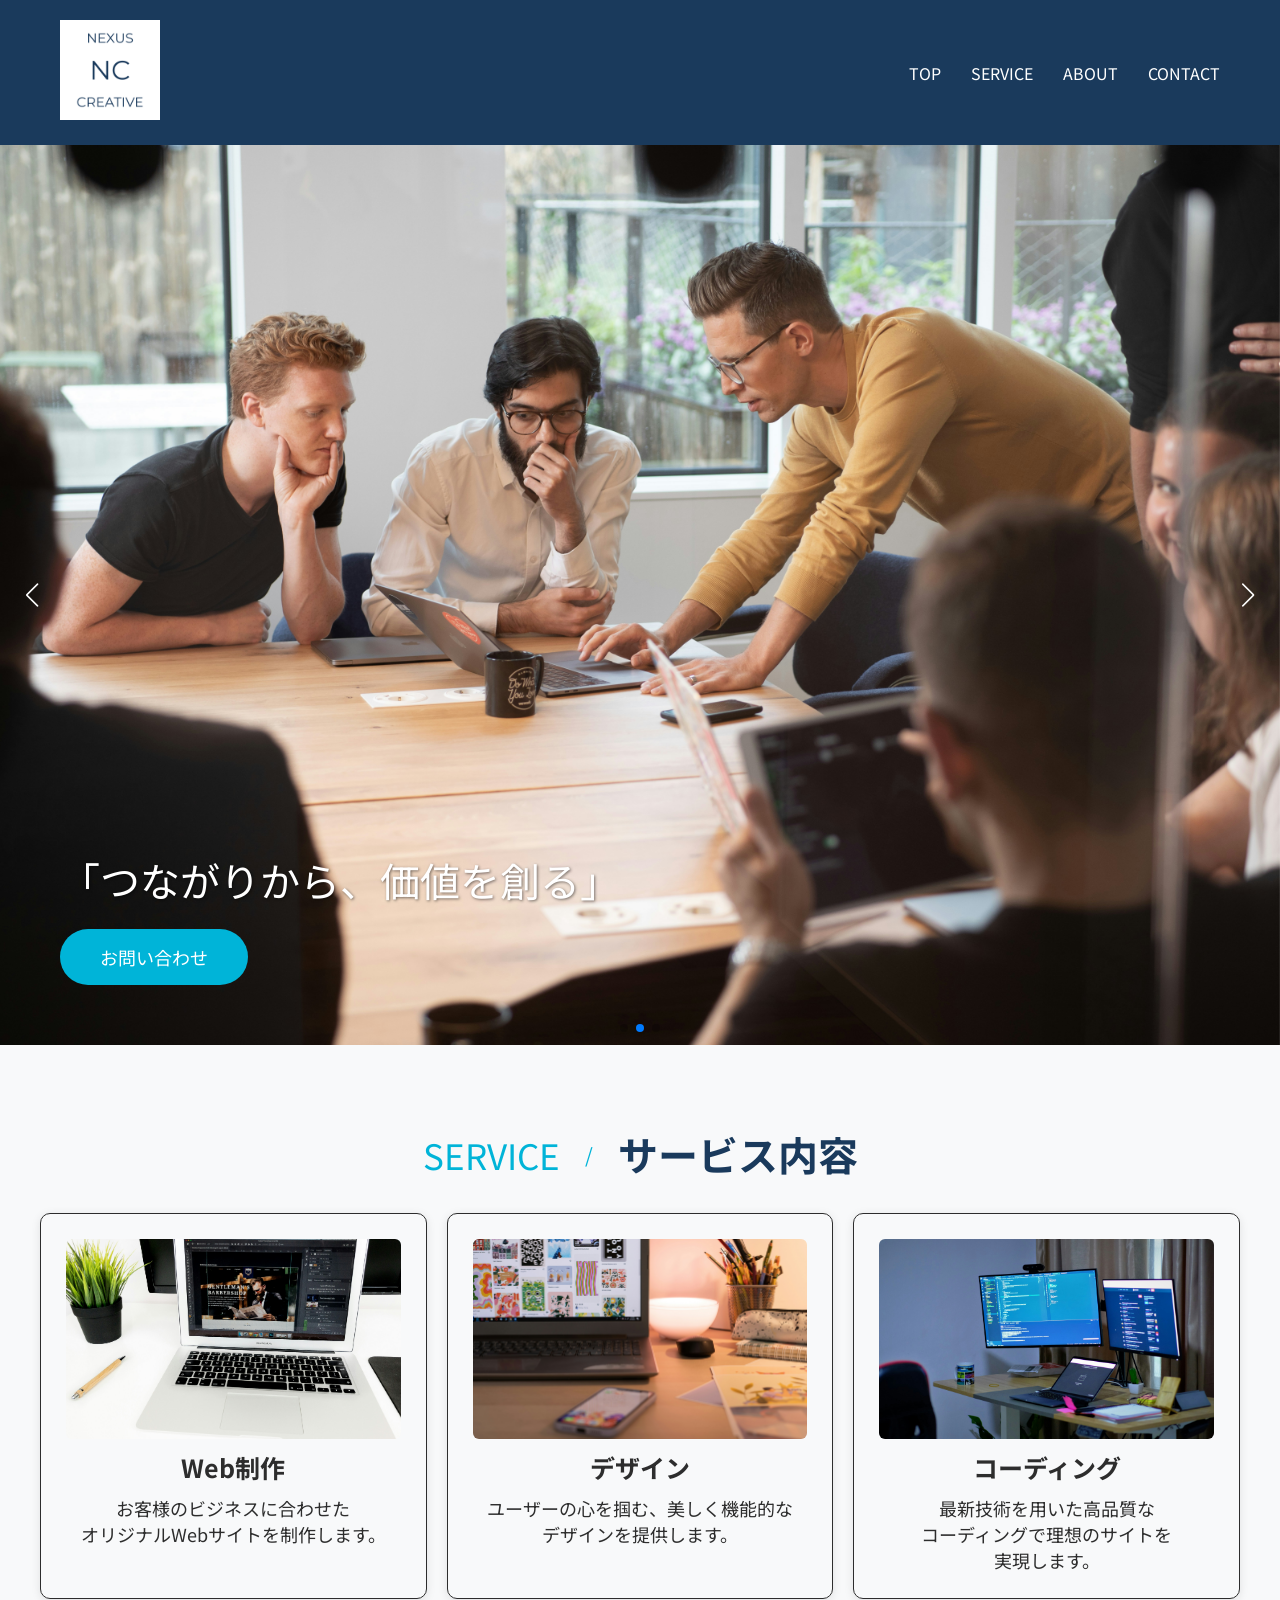
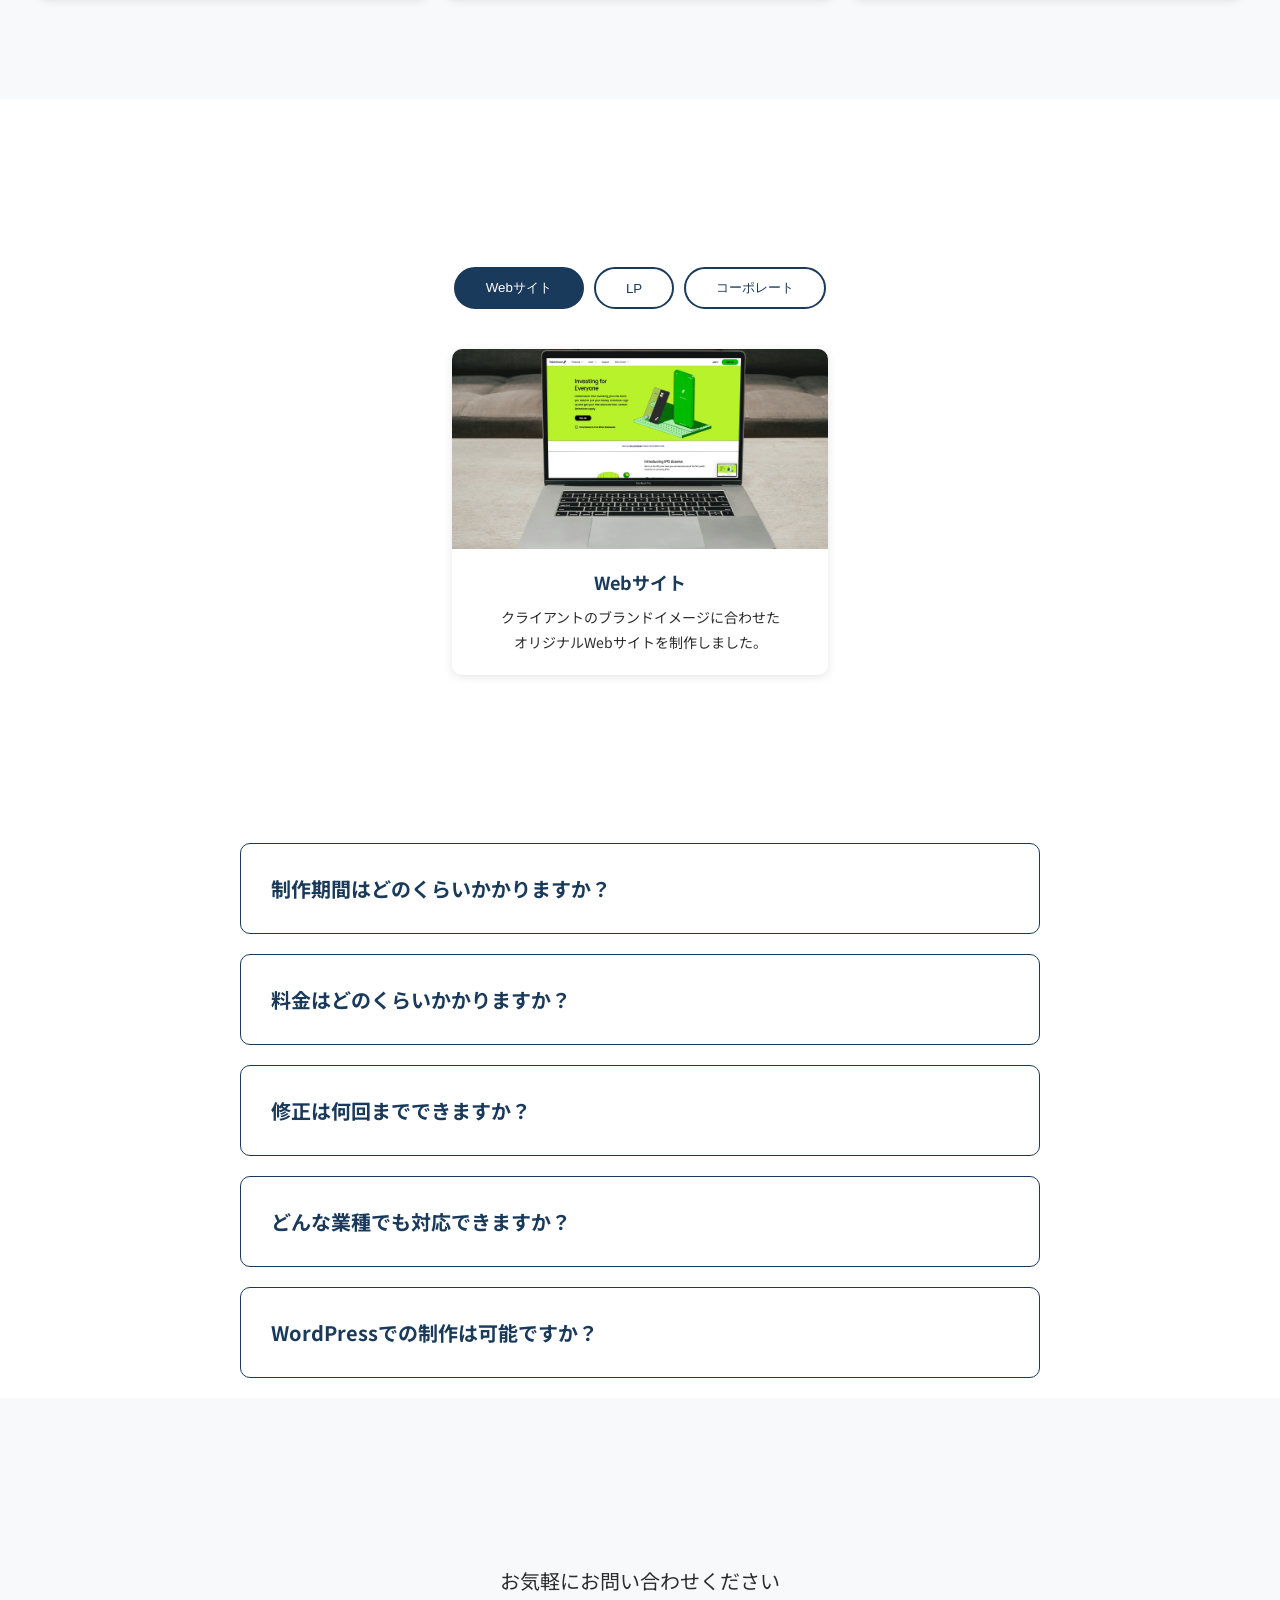
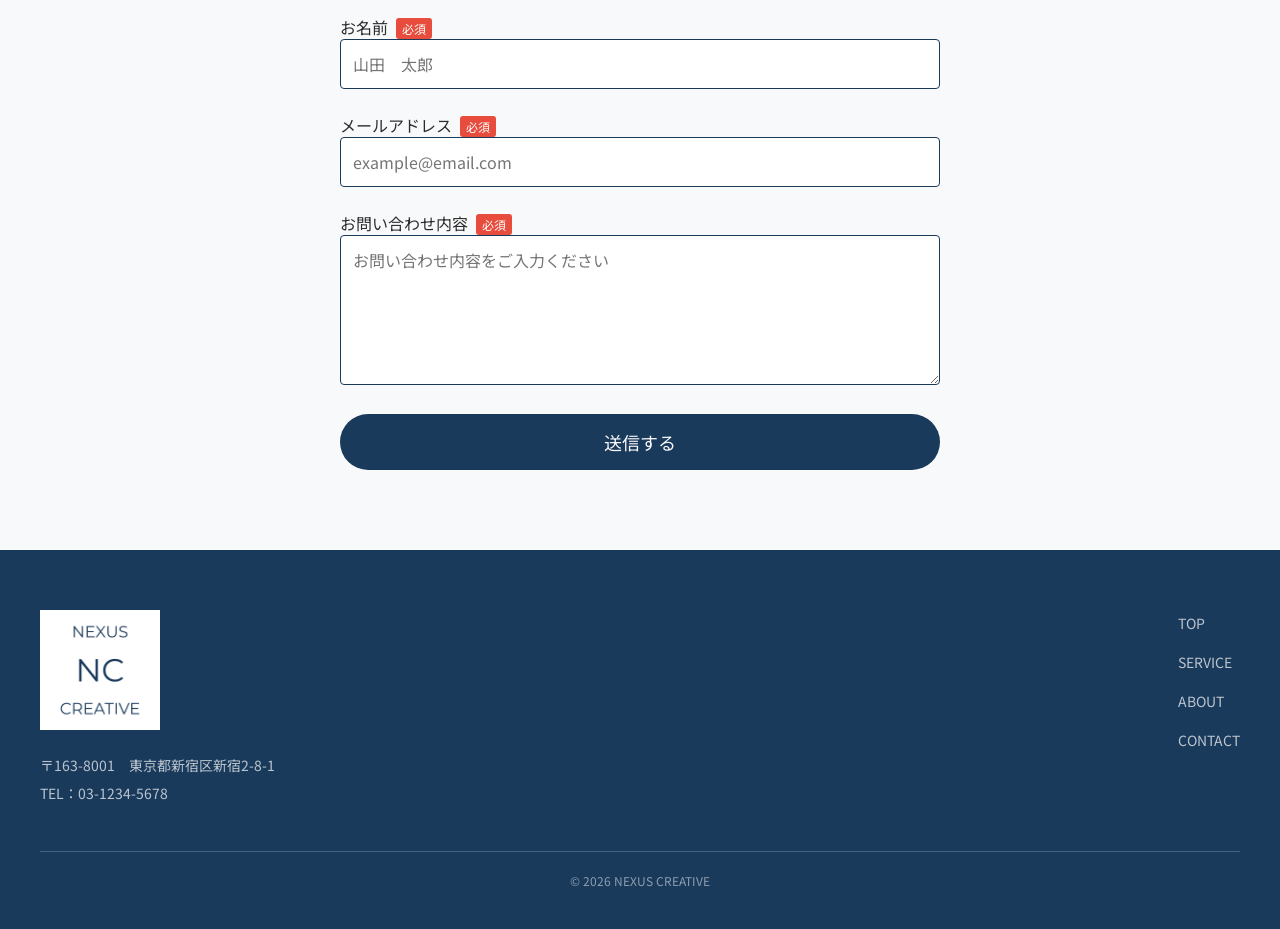
==== commit 2b3dfeca: "スクロールアニメーションの追加・serviceの画像サイズ統一" ====
--- a/index.html
+++ b/index.html
@@ -61,28 +61,34 @@
         </div>
       </section>
       <section class="service">
-        <div class="section__header">
+        <div class="section__header animate">
           <p class="section__en">SERVICE</p>
           <p class="section__slash">/</p>
           <h2 class="section__ja">サービス内容</h2>
         </div>
         <div class="service__list">
-          <div class="service__item">
-            <img src="images/service1.jpg" alt="サービス画像1" />
+          <div class="service__item animate" style="transition-delay: 0s">
+            <div class="service__img-wrap">
+              <img src="images/service1.jpg" alt="サービス画像1" />
+            </div>
             <h3 class="service__title">Web制作</h3>
             <p class="service__text">
               お客様のビジネスに合わせた<br />オリジナルWebサイトを制作します。
             </p>
           </div>
-          <div class="service__item">
-            <img src="images/service2.jpg" alt="サービス画像2" />
+          <div class="service__item animate" style="transition-delay: 0.15s">
+            <div class="service__img-wrap">
+              <img src="images/service2.jpg" alt="サービス画像2" />
+            </div>
             <h3 class="service__title">デザイン</h3>
             <p class="service__text">
               ユーザーの心を掴む、美しく機能的な<br />デザインを提供します。
             </p>
           </div>
-          <div class="service__item">
-            <img src="images/service3.jpg" alt="サービス画像3" />
+          <div class="service__item animate" style="transition-delay: 0.3s">
+            <div class="service__img-wrap">
+              <img src="images/service3.jpg" alt="サービス画像3" />
+            </div>
             <h3 class="service__title">コーディング</h3>
             <p class="service__text">
               最新技術を用いた高品質な<br />コーディングで理想のサイトを<br />実現します。
@@ -91,7 +97,7 @@
         </div>
       </section>
       <section class="achievements">
-        <div class="section__header">
+        <div class="section__header animate">
           <p class="section__en">ACHIEVEMENTS</p>
           <p class="section__slash">/</p>
           <h2 class="section__ja">制作実績</h2>
@@ -138,7 +144,7 @@
         </div>
       </section>
       <section class="faq">
-        <div class="section__header">
+        <div class="section__header animate">
           <p class="section__en">FAQ</p>
           <p class="section__slash">/</p>
           <h2 class="section__ja">よくある質問</h2>
@@ -175,7 +181,7 @@
         </div>
       </section>
       <section class="contact">
-        <div class="section__header">
+        <div class="section__header animate">
           <p class="section__en">CONTACT</p>
           <p class="section__slash">/</p>
           <h2 class="section__ja">お問い合わせ</h2>
--- a/css/style.css
+++ b/css/style.css
@@ -187,6 +187,19 @@
   transition: transform 0.3s ease;
 }
 
+.service__img-wrap {
+  width: 100%;
+  height: 200px;
+  overflow: hidden;
+  border-radius: 6px;
+}
+
+.service__img-wrap img {
+  width: 100%;
+  height: 100%;
+  object-fit: cover;
+}
+
 .achievements {
   background-color: var(--bg-color);
   padding: 80px 40px;
@@ -403,3 +416,14 @@
   border-top: 1px solid rgba(255, 255, 255, 0.2);
   padding: 20px;
 }
+
+.animate {
+  opacity: 0;
+  transform: translateY(30px);
+  transition: opacity 0.6s ease, transform 0.6s ease;
+}
+
+.animate.visible {
+  opacity: 1;
+  transform: translateY(0);
+}
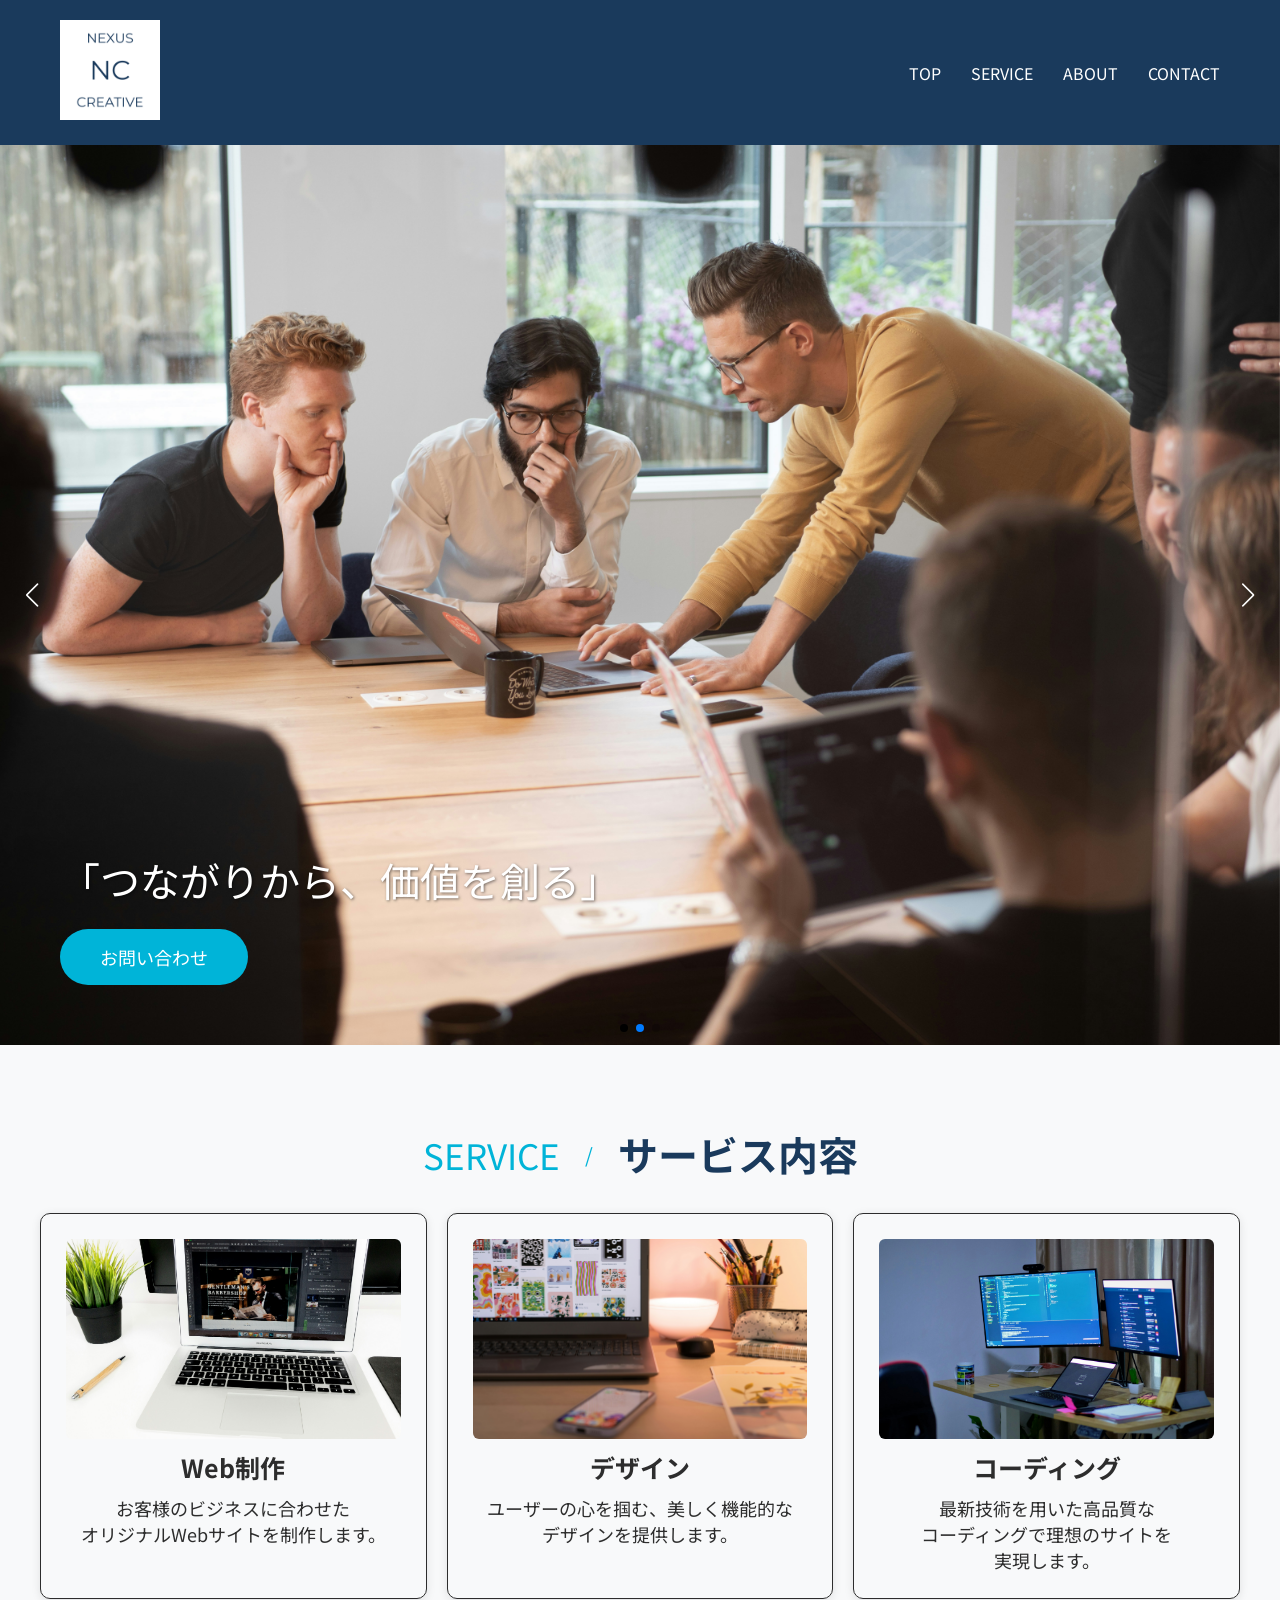
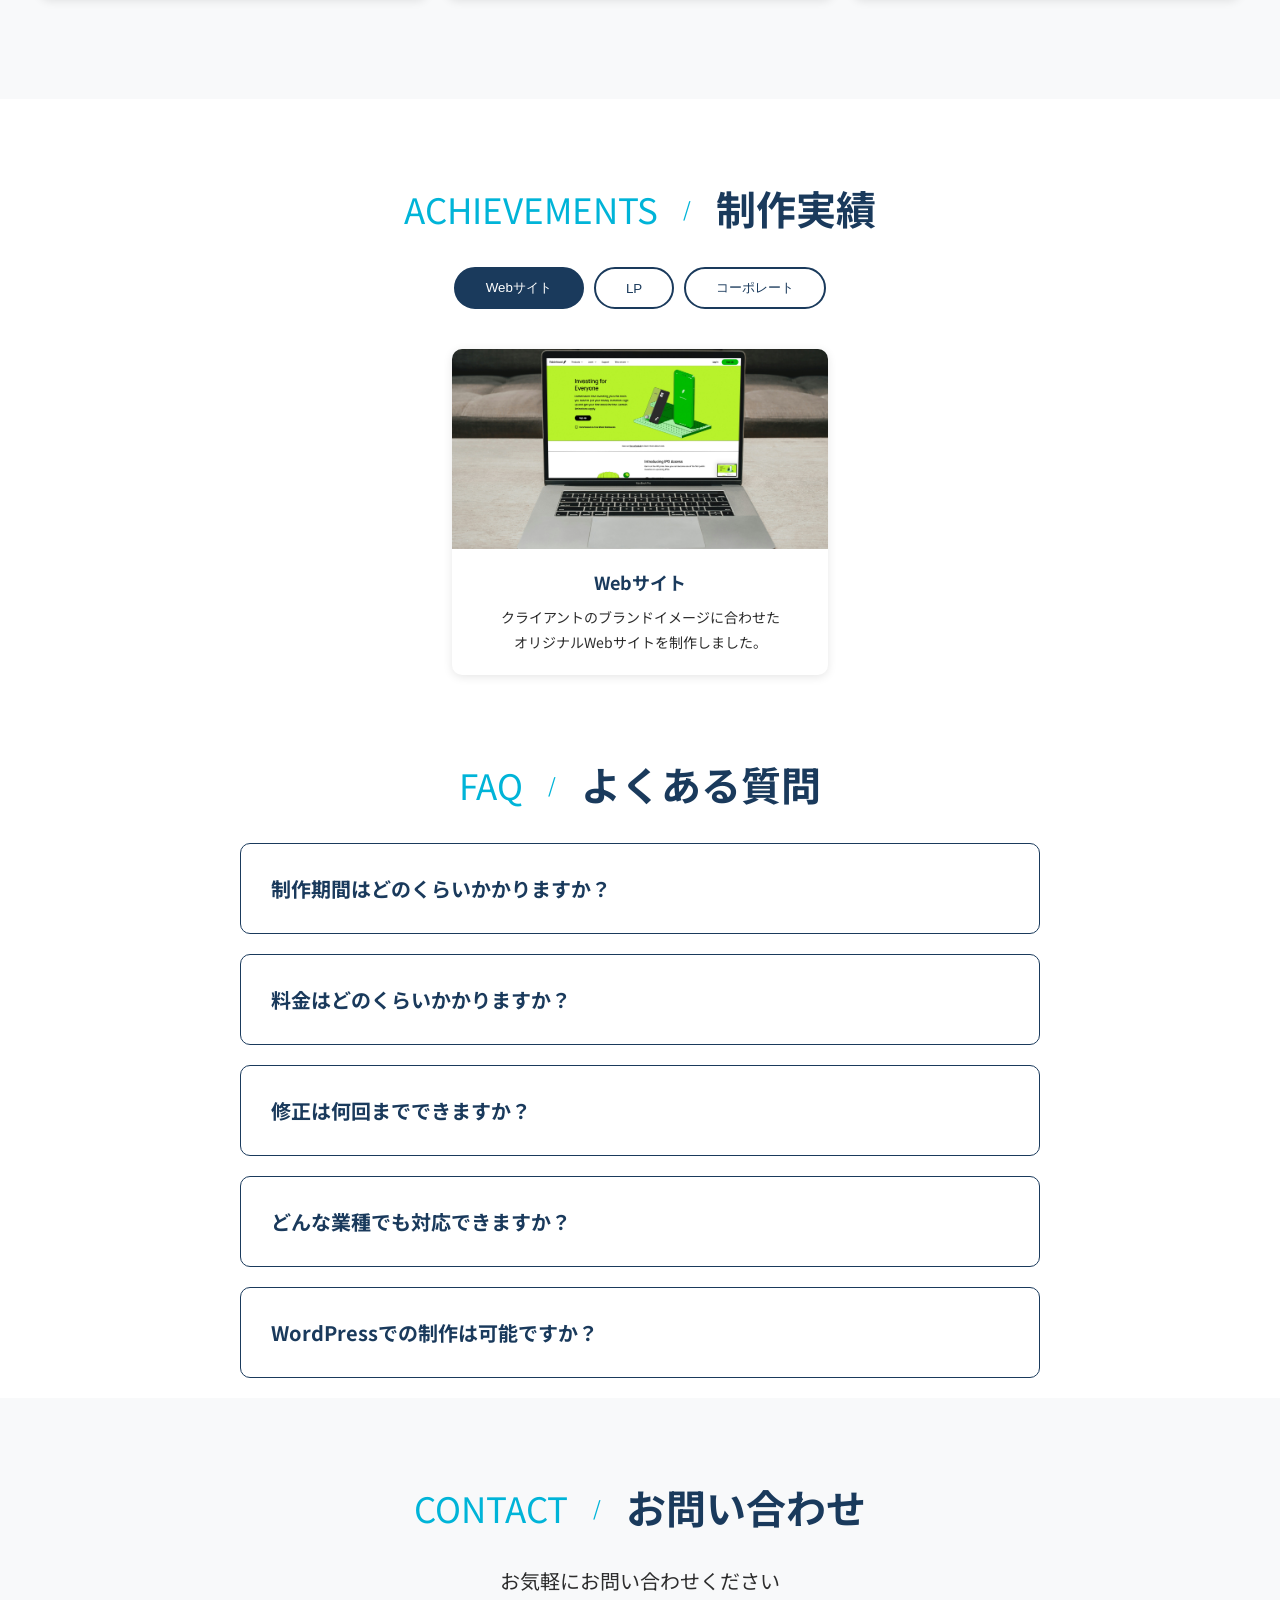
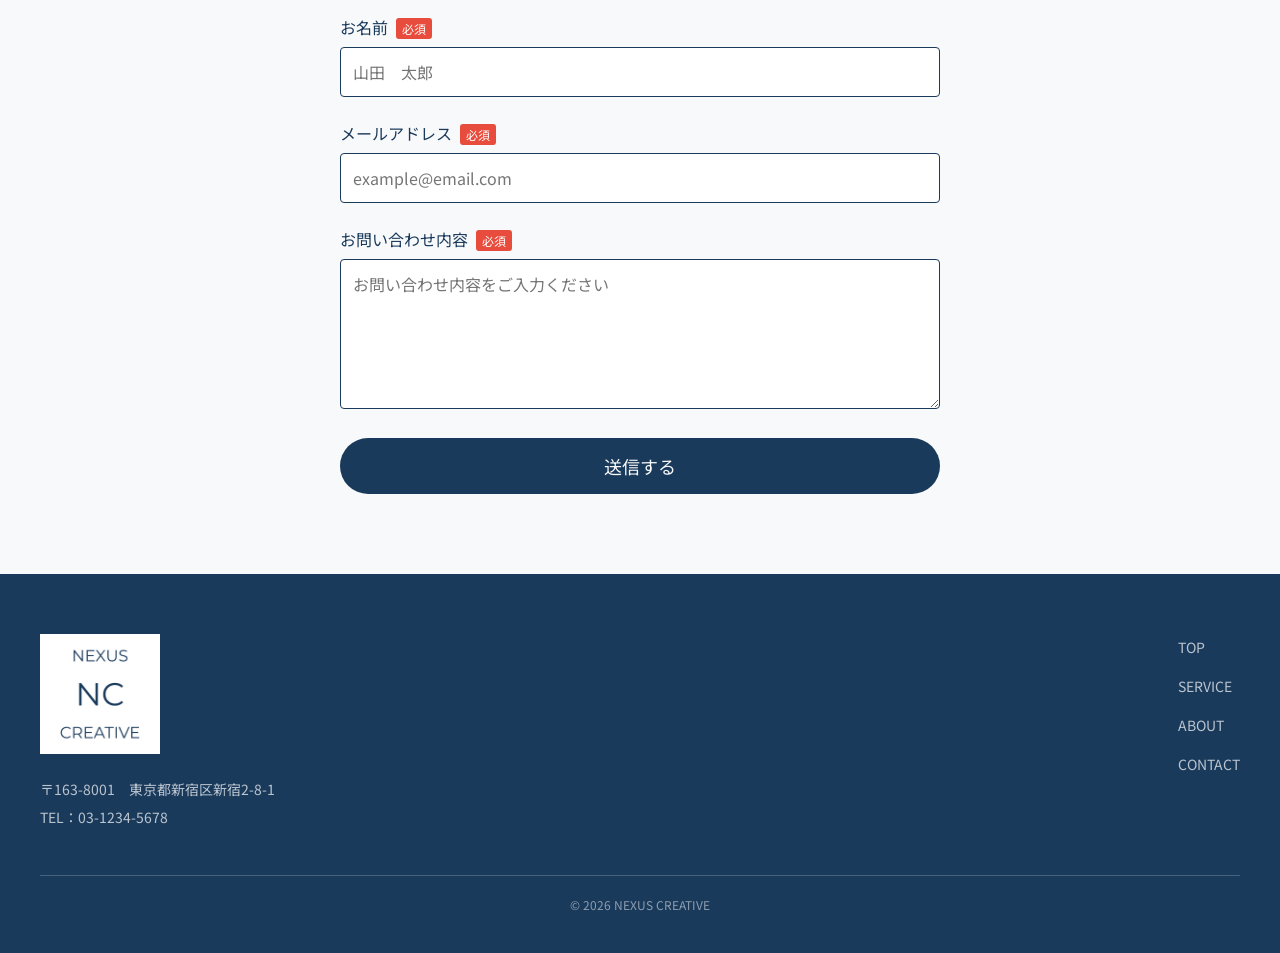
==== commit a53f654a: "お問い合わせセクションの class修正" ====
--- a/index.html
+++ b/index.html
@@ -14,7 +14,6 @@
       rel="stylesheet"
       href="https://cdn.jsdelivr.net/npm/swiper@11/swiper-bundle.min.css"
     />
-    <script src="https://cdn.jsdelivr.net/npm/swiper@11/swiper-bundle.min.js"></script>
     <link rel="stylesheet" href="css/style.css" />
   </head>
 
@@ -189,17 +188,23 @@
         <p class="contact__text">お気軽にお問い合わせください</p>
         <form class="contact__form" id="contactForm">
           <div class="contact__item">
-            <label>お名前<span class="required">必須</span></label>
+            <label class="contact__label"
+              >お名前<span class="required">必須</span></label
+            >
             <input type="text" name="name" placeholder="山田　太郎" />
             <p class="error__message" id="nameError"></p>
           </div>
           <div class="contact__item">
-            <label>メールアドレス<span class="required">必須</span></label>
+            <label class="contact__label"
+              >メールアドレス<span class="required">必須</span></label
+            >
             <input type="email" name="email" placeholder="example@email.com" />
             <p class="error__message" id="emailError"></p>
           </div>
           <div class="contact__item">
-            <label>お問い合わせ内容<span class="required">必須</span></label>
+            <label class="contact__label"
+              >お問い合わせ内容<span class="required">必須</span></label
+            >
             <textarea
               name="message"
               placeholder="お問い合わせ内容をご入力ください"
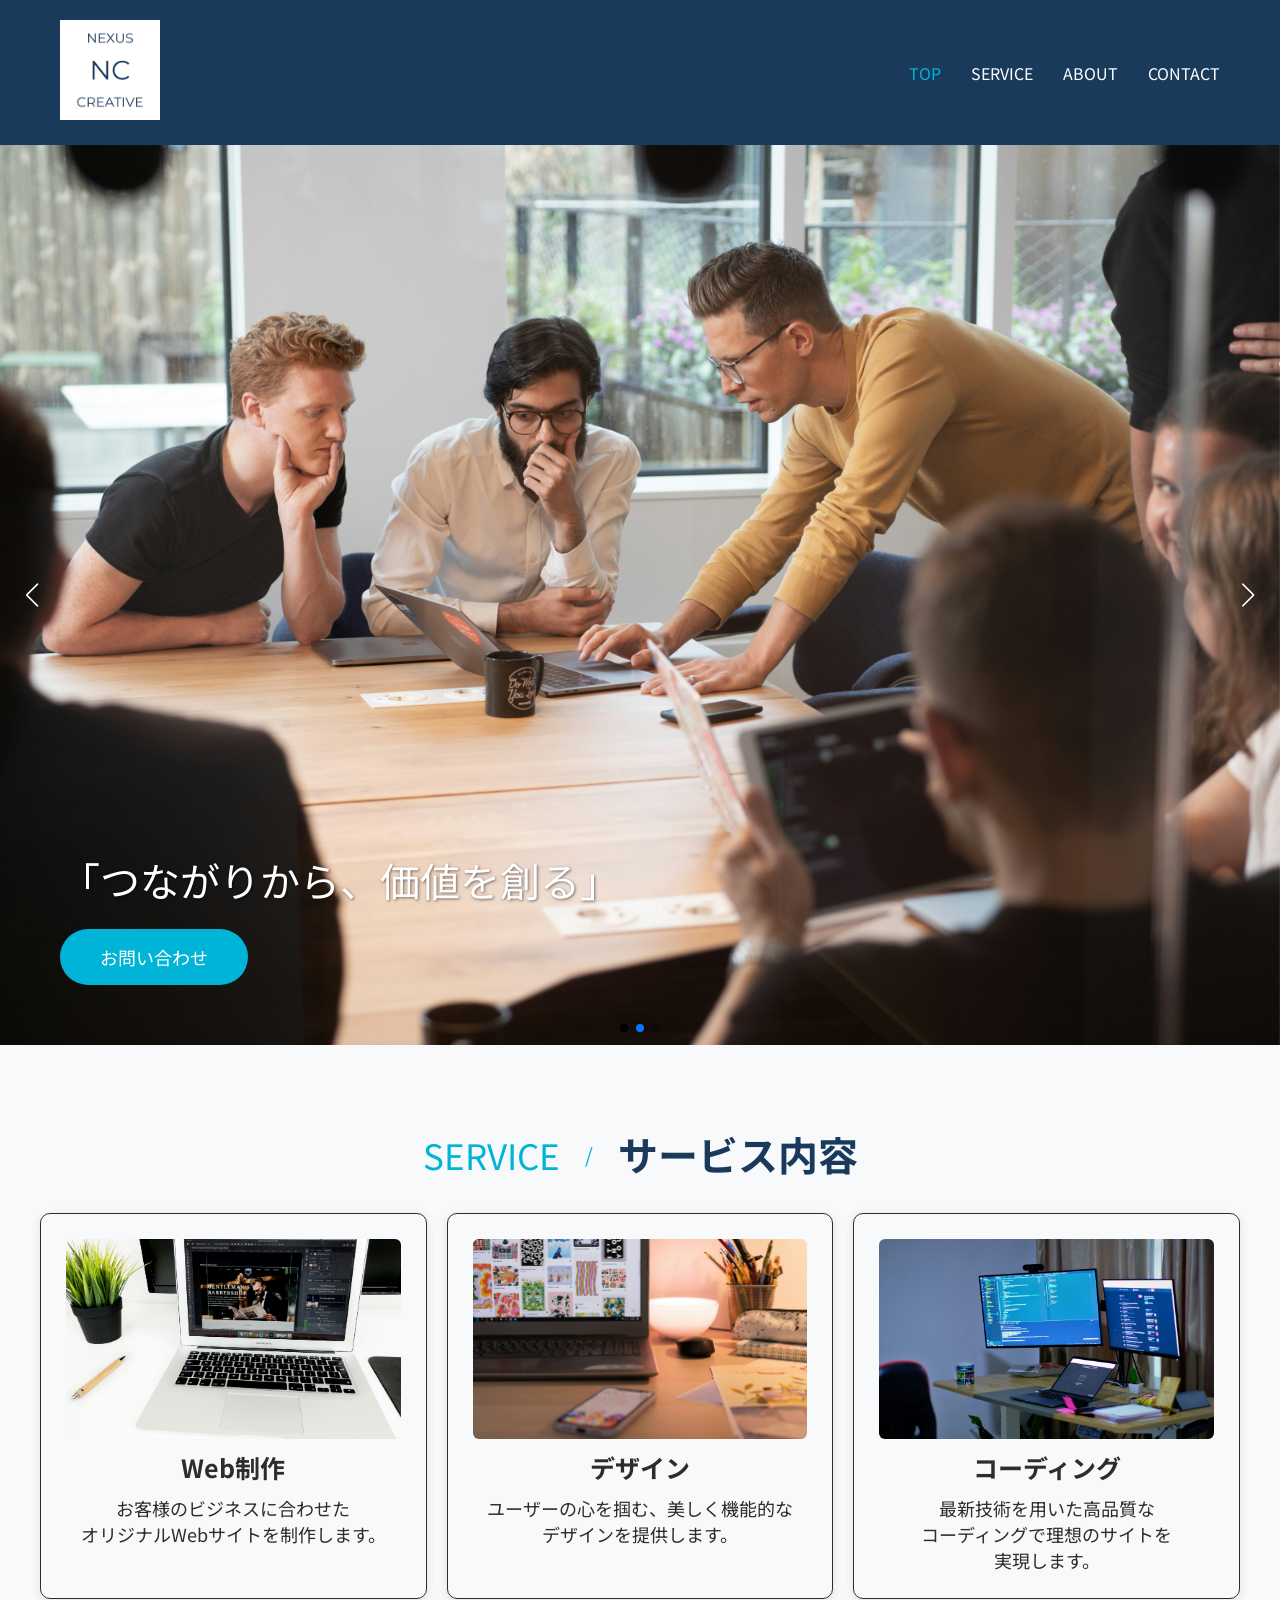
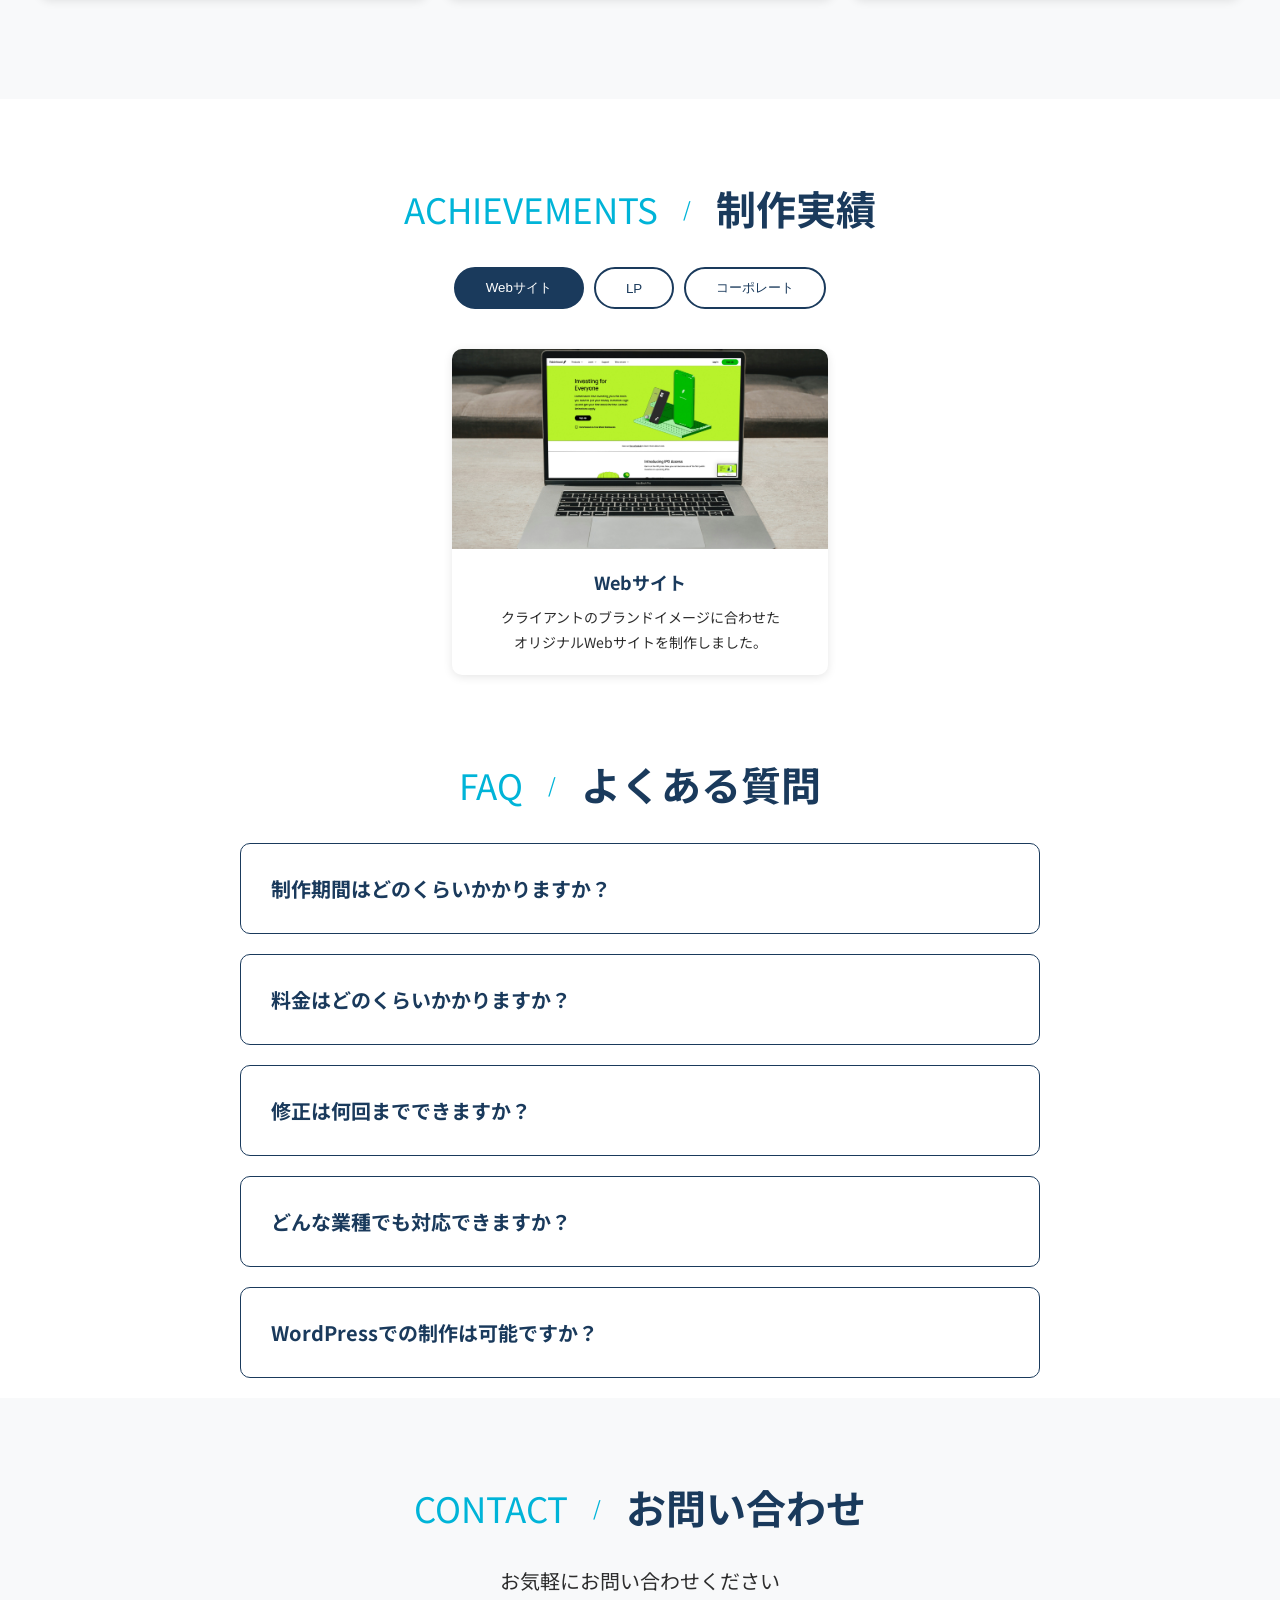
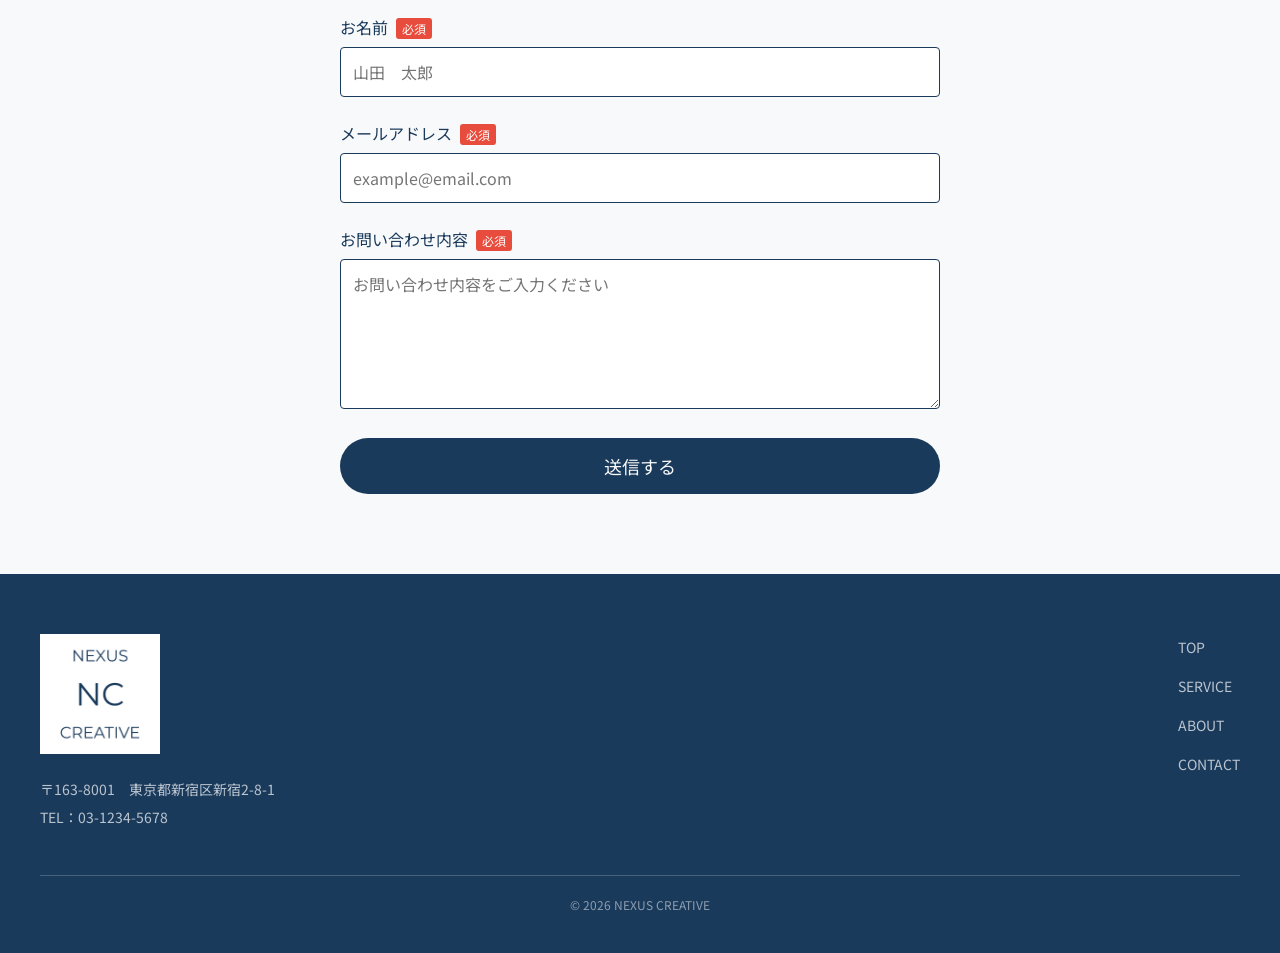
==== commit 973e69b6: "contact.htmlの追加、不要ファイル削除" ====
--- a/index.html
+++ b/index.html
@@ -24,7 +24,7 @@
       </div>
       <div class="header__nav">
         <ul class="nav__links">
-          <li><a href="index.html">TOP</a></li>
+          <li><a href="index.html" class="nav__active">TOP</a></li>
           <li><a href="service.html">SERVICE</a></li>
           <li><a href="about.html">ABOUT</a></li>
           <li><a href="contact.html">CONTACT</a></li>
--- a/css/style.css
+++ b/css/style.css
@@ -42,6 +42,10 @@
 .nav__links a {
   text-decoration: none;
   color: #ffffff;
+}
+
+.nav__active {
+  color: var(--accent-color) !important;
 }
 
 .hamburger {
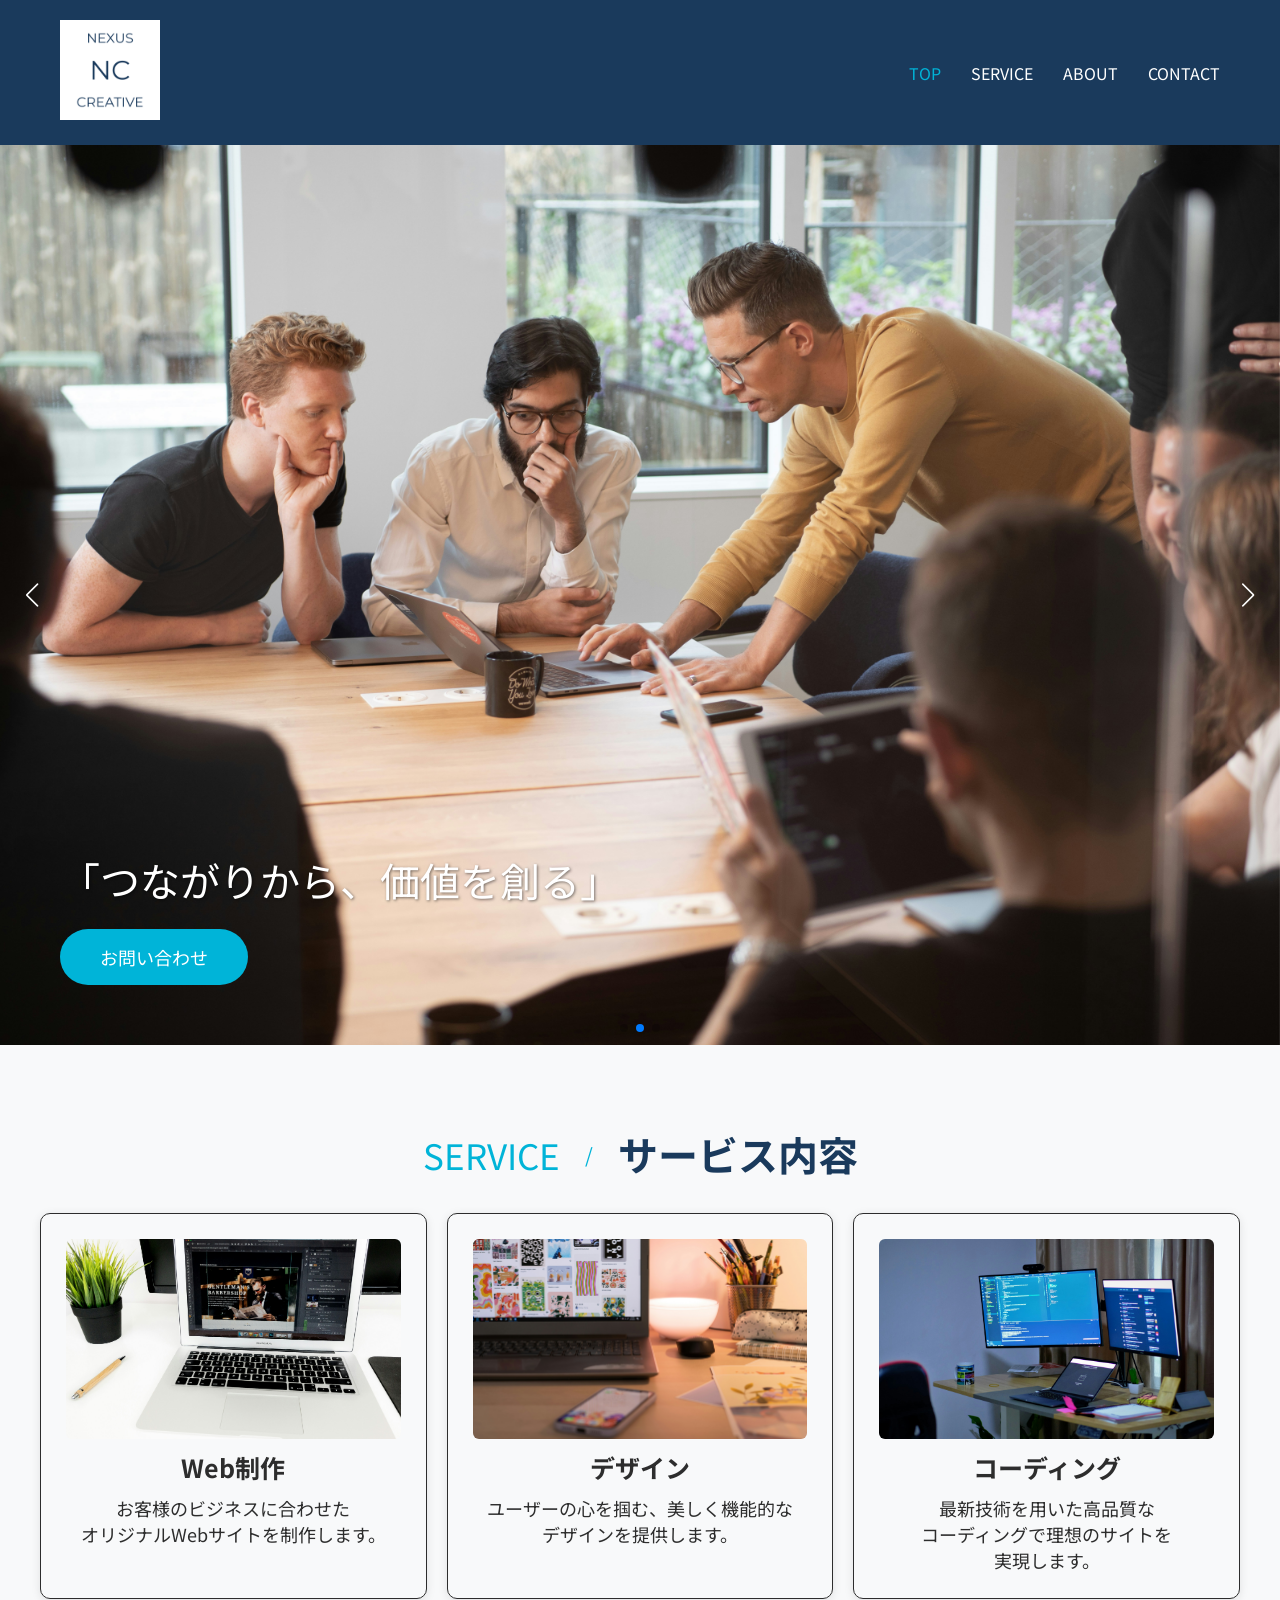
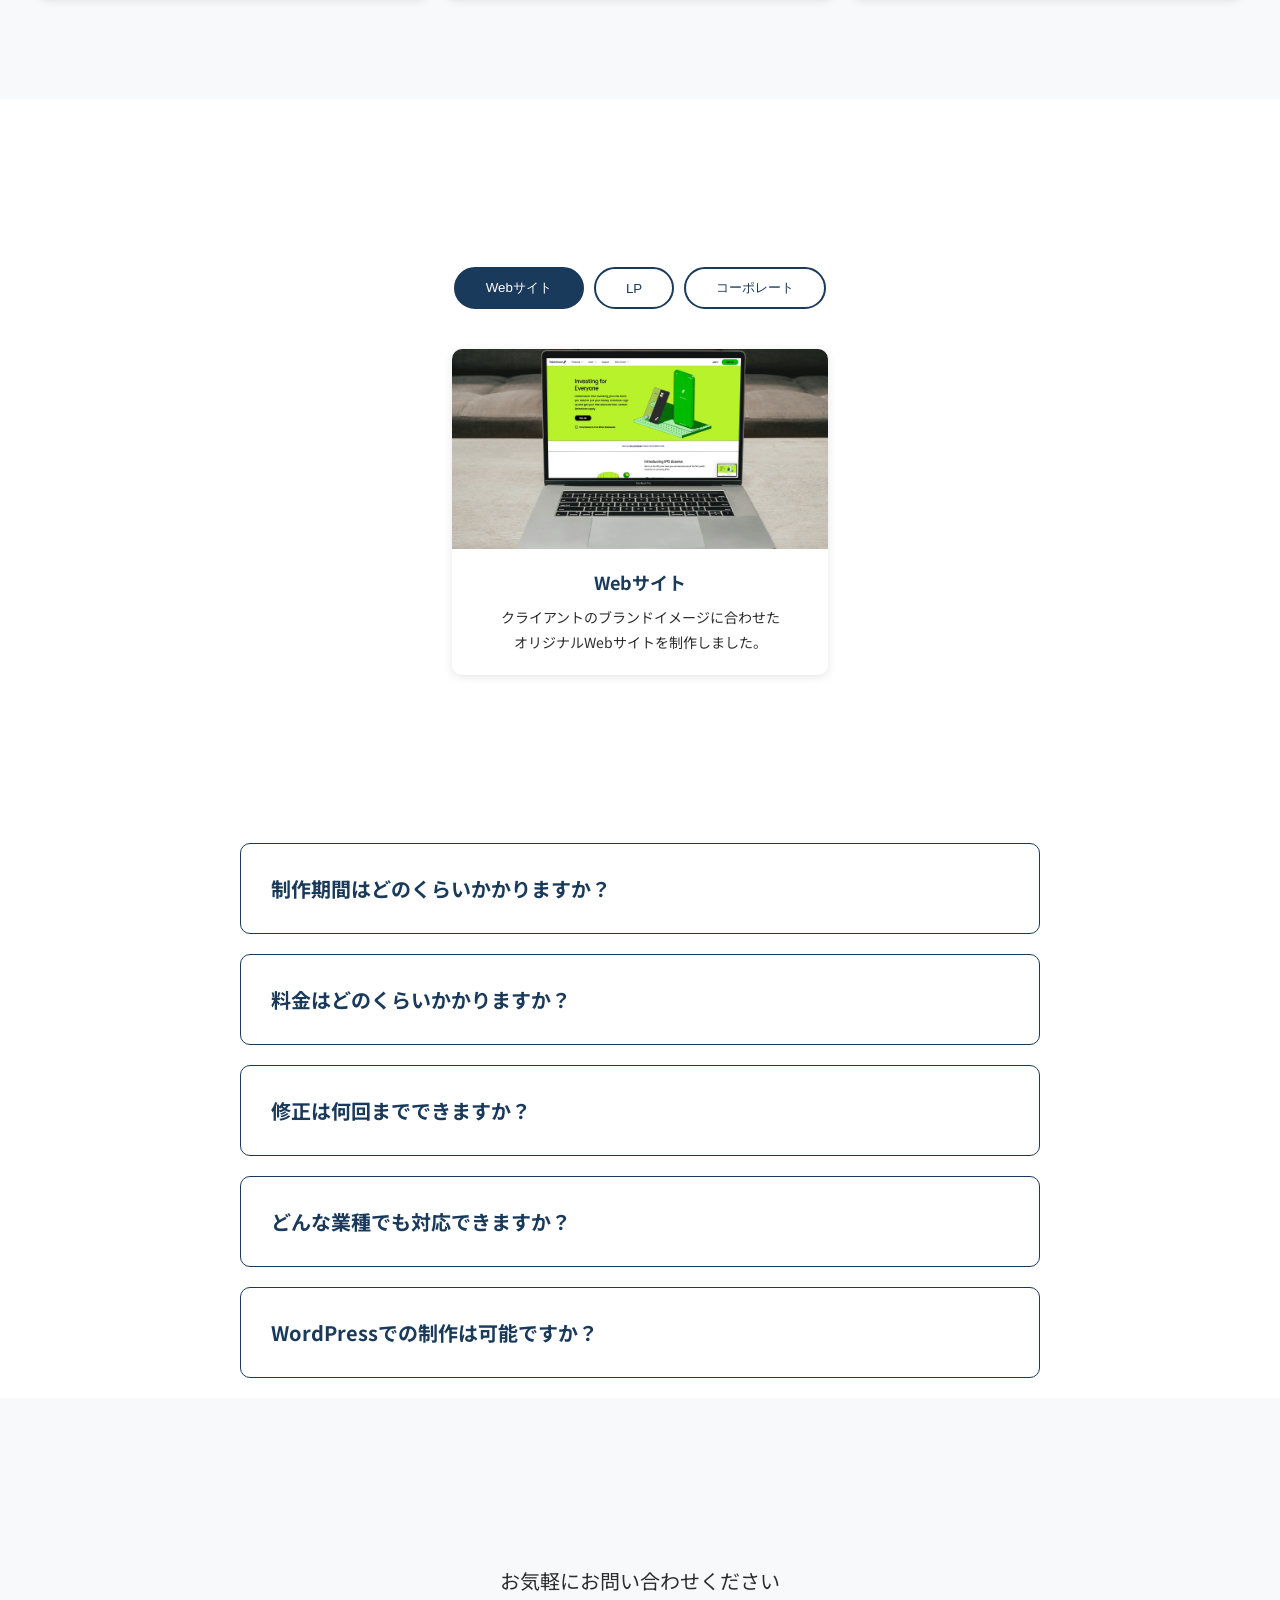
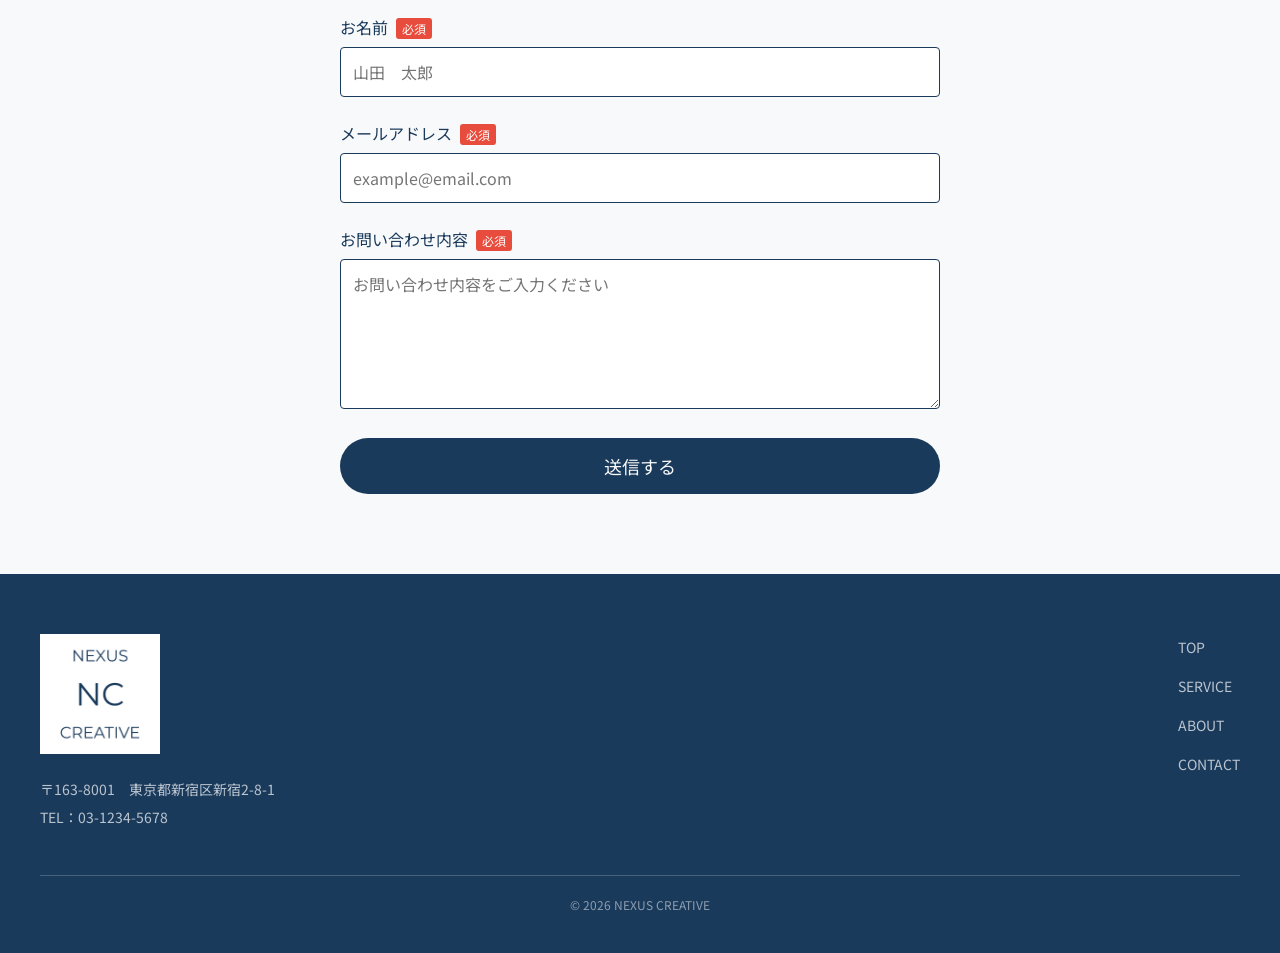
==== commit a878c849: "serviceページのHTML追加" ====
--- a/index.html
+++ b/index.html
@@ -186,7 +186,13 @@
           <h2 class="section__ja">お問い合わせ</h2>
         </div>
         <p class="contact__text">お気軽にお問い合わせください</p>
-        <form class="contact__form" id="contactForm">
+        <form
+          class="contact__form"
+          id="contactForm"
+          action="contact.php"
+          method="POST"
+          novalidate
+        >
           <div class="contact__item">
             <label class="contact__label"
               >お名前<span class="required">必須</span></label
